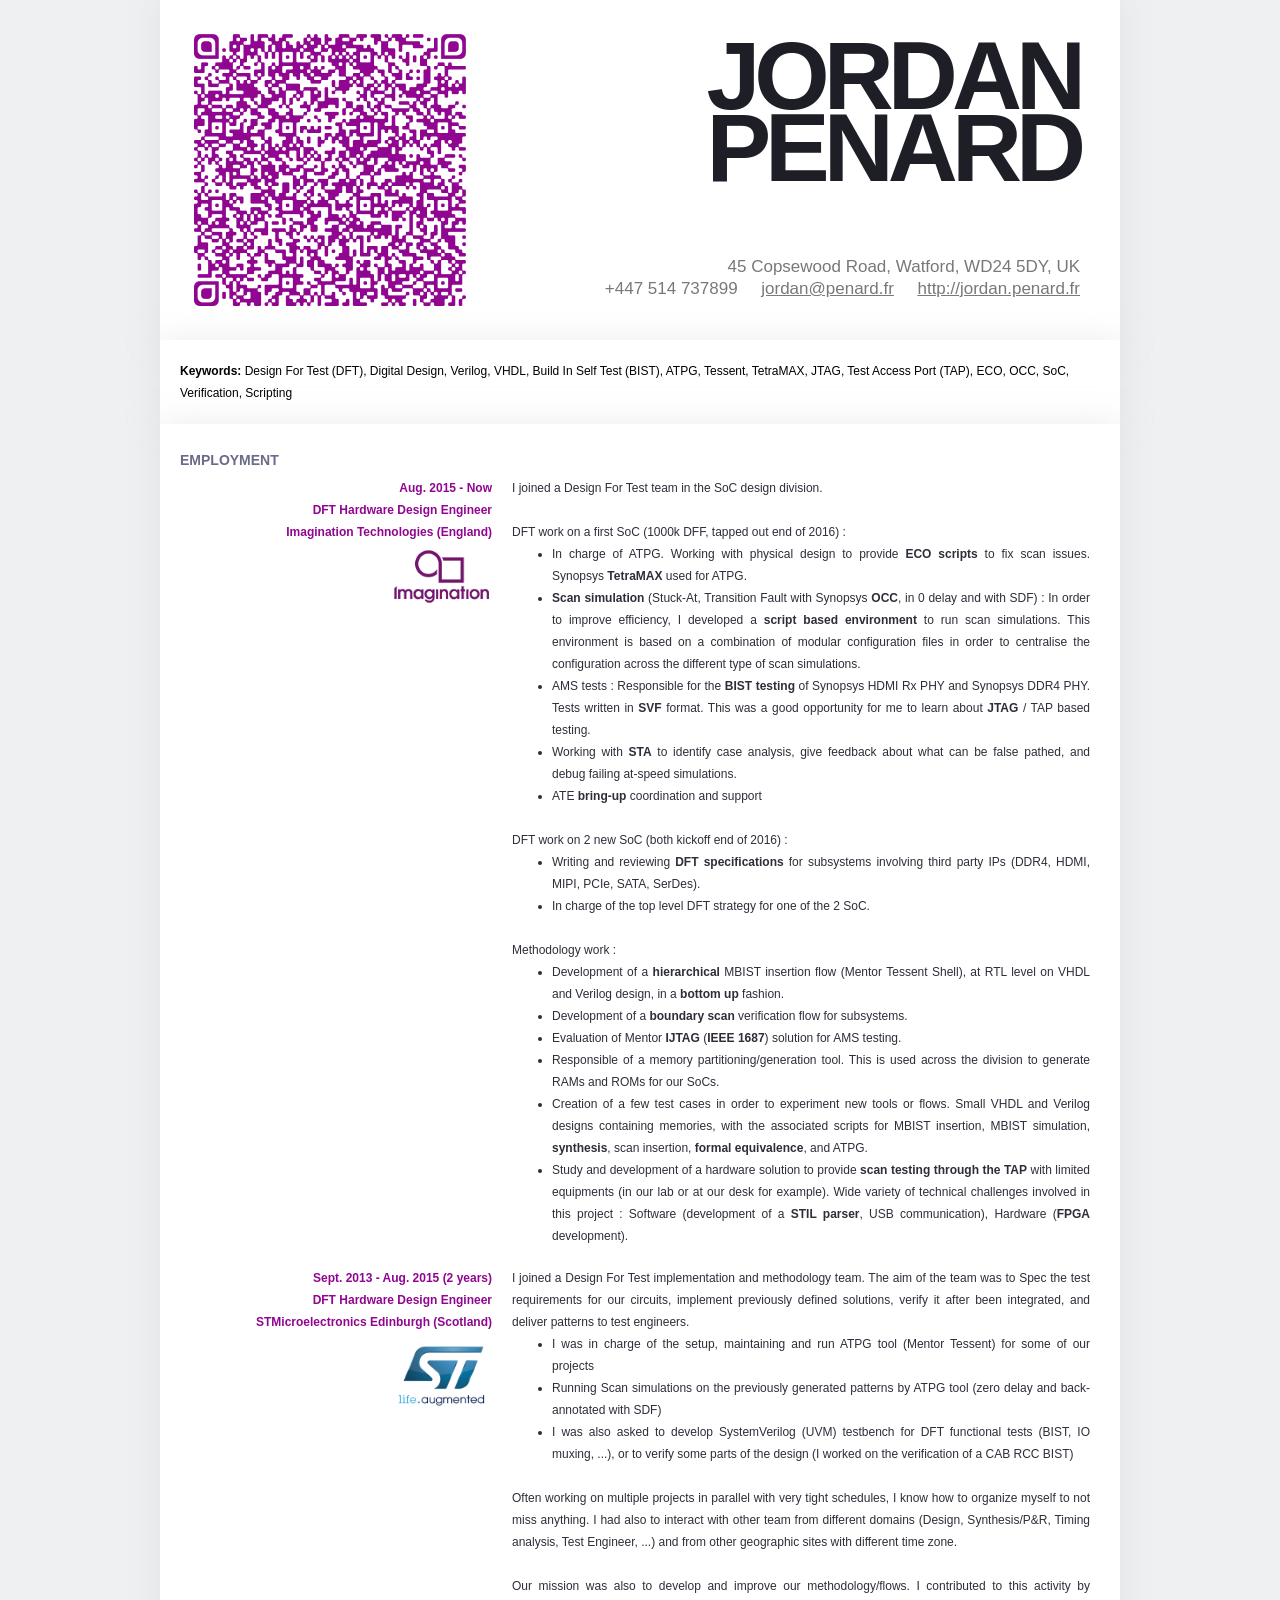
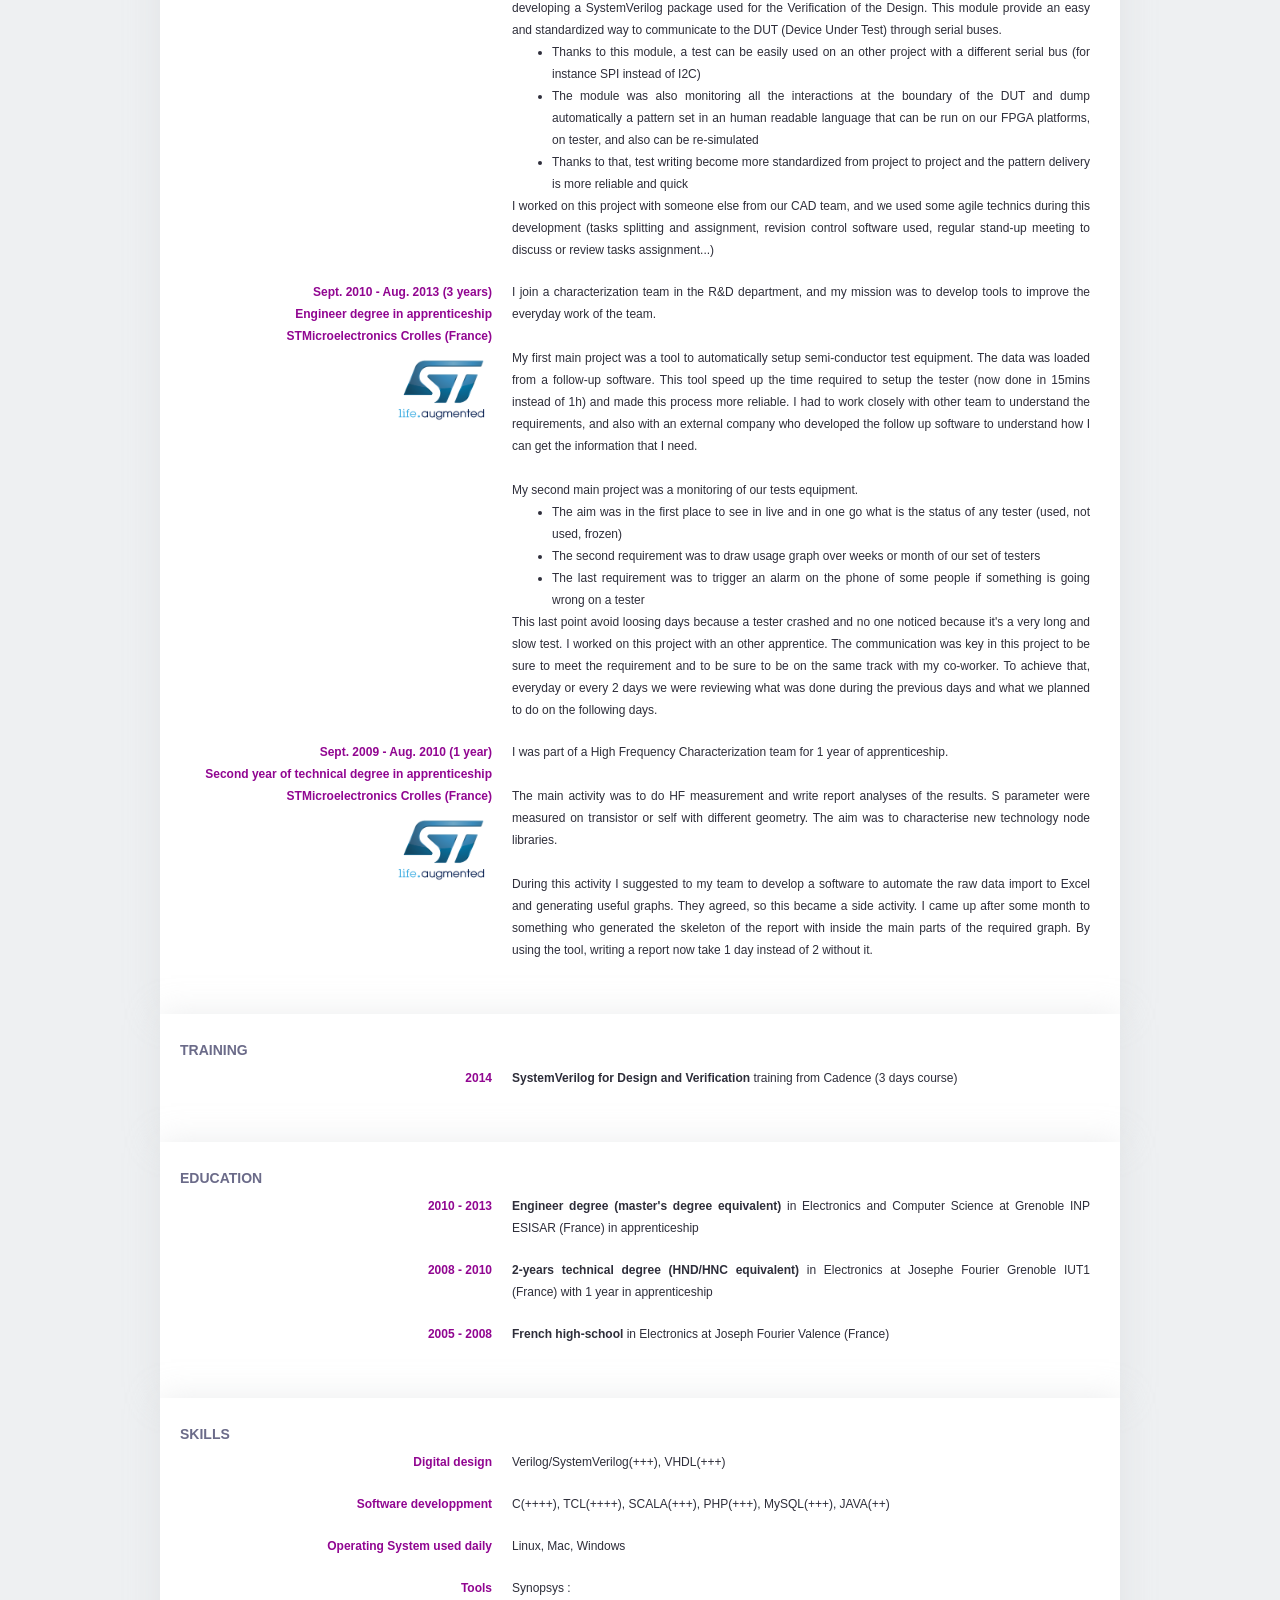
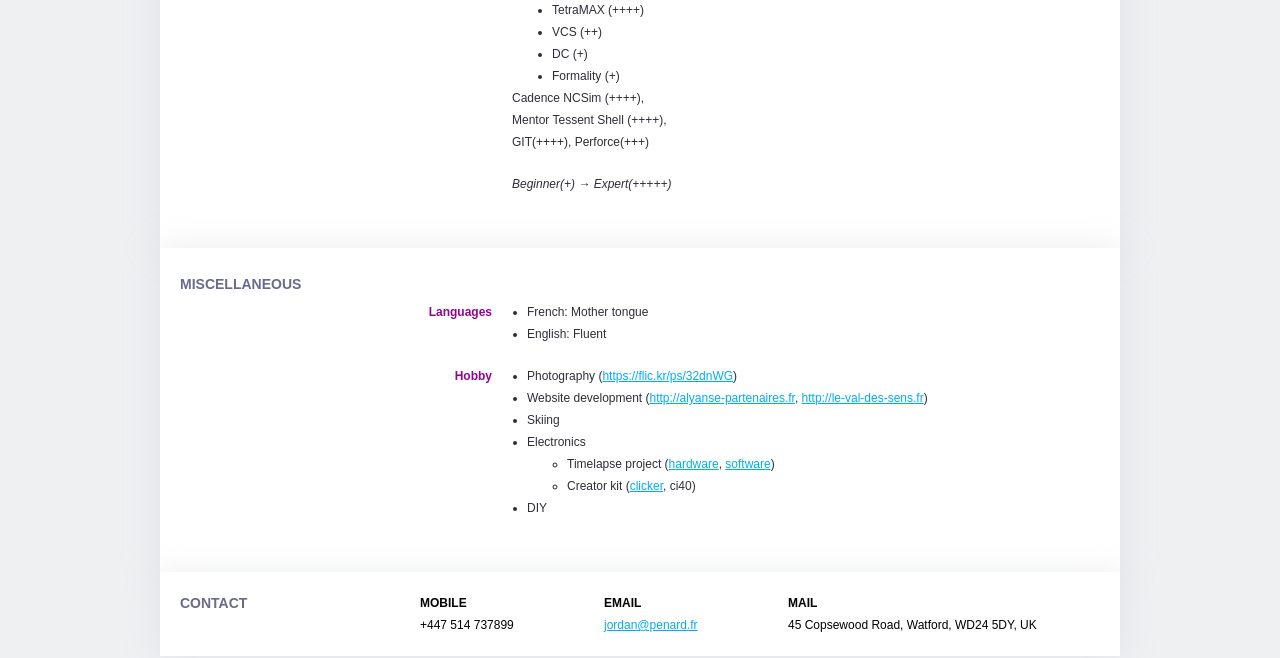
==== index.htm @ 86983d2a "first commit" ====
<html lang="en" xmlns="http://www.w3.org/1999/xhtml"><head><meta http-equiv="Content-Type" content="text/html; charset=UTF-8">
		<title>Jordan Penard - CV</title>
		<link rel="stylesheet" type="text/css" href="./layout.css">
		<link rel="stylesheet" type="text/css" href="./style.css">
	</head>

	<body>
		<div class="theme-row" id="header">
			<div id="qrcode">
				<img src="./qrcode.png">
			</div>
			<div id="header-content">
				<div id="header-name">
					Jordan<br>PENARD				</div>
				
				<div id="header-details">
					45 Copsewood Road, Watford, WD24 5DY, UK<br>
					+447 514 737899 &nbsp; &nbsp; <a href="mailto:jordan@penard.fr">jordan@penard.fr</a> &nbsp; &nbsp; <a href="http://jordan.penard.fr/">http://jordan.penard.fr</a>				</div>
			</div>
		</div>
        
		<div class="theme-row" id="footer">
			<strong>Keywords:</strong> Design For Test (DFT), Digital Design, Verilog, VHDL, Build In Self Test (BIST), ATPG, Tessent, TetraMAX, JTAG, Test Access Port (TAP), ECO, OCC, SoC, Verification, Scripting		</div>

				<div class="theme-row">
			<div class="section-name">EMPLOYMENT</div>
			<div class="section-content">
				                <div class="section-items">
					<div class="item-title"><div>
						Aug. 2015 - Now <br>
DFT Hardware Design Engineer<br>
Imagination Technologies (England)<br>
<img src="./imgtec.gif" style="width: 100px;margin-top: 5px;">					</div></div>
					<div class="item-content"><div>
						I joined a Design For Test team in the SoC design division. <br>
<br>
DFT work on a first SoC (1000k DFF, tapped out end of 2016) :
<ul>
<li>In charge of ATPG. Working with physical design to provide <b>ECO scripts</b> to fix scan issues. Synopsys <b>TetraMAX</b> used for ATPG.</li>
<li><b>Scan simulation</b> (Stuck-At, Transition Fault with Synopsys <b>OCC</b>, in 0 delay and with SDF) : In order to improve efficiency, I developed a <b>script based environment</b> to run scan simulations. This environment is based on a combination of modular configuration files in order to centralise the configuration across the different type of scan simulations.</li>
<li>AMS tests : Responsible for the <b>BIST testing</b> of Synopsys HDMI Rx PHY and Synopsys DDR4 PHY. Tests written in <b>SVF</b> format. This was a good opportunity for me to learn about <b>JTAG</b> / TAP based testing.</li>
<li>Working with <b>STA</b> to identify case analysis, give feedback about what can be false pathed, and debug failing at-speed simulations.</li>
<li>ATE <b>bring-up</b> coordination and support</li>
</ul>
<br>
DFT work on 2 new SoC (both kickoff end of 2016) :
<ul>
<li>Writing and reviewing <b>DFT specifications</b> for subsystems involving third party IPs (DDR4, HDMI, MIPI, PCIe, SATA, SerDes).</li>
<li>In charge of the top level DFT strategy for one of the 2 SoC.</li>
</ul>
<br>
Methodology work :
<ul>
<li>Development of a <b>hierarchical</b> MBIST insertion flow (Mentor Tessent Shell), at RTL level on VHDL and Verilog design, in a <b>bottom up</b> fashion.</li>
<li>Development of a <b>boundary scan</b> verification flow for subsystems.</li>
<li>Evaluation of Mentor <b>IJTAG</b> (<b>IEEE 1687</b>) solution for AMS testing.</li>
<li>Responsible of a memory partitioning/generation tool. This is used across the division to generate RAMs and ROMs for our SoCs.</li>
<li>Creation of a few test cases in order to experiment new tools or flows. Small VHDL and Verilog designs containing memories, with the associated scripts for MBIST insertion, MBIST simulation, <b>synthesis</b>, scan insertion, <b>formal equivalence</b>, and ATPG.</li>
<li>Study and development of a hardware solution to provide <b>scan testing through the TAP</b> with limited equipments (in our lab or at our desk for example). Wide variety of technical challenges involved in this project : Software (development of a <b>STIL parser</b>, USB communication), Hardware (<b>FPGA</b> development).</li>
</ul>					</div></div>
				</div>
				                <div class="section-items">
					<div class="item-title"><div>
						Sept. 2013 - Aug. 2015 (2 years)<br>
DFT Hardware Design Engineer<br>
STMicroelectronics Edinburgh (Scotland)<br>
<img src="./st.png" style="width: 100px;margin-top: 5px;">					</div></div>
					<div class="item-content"><div>
						I joined a Design For Test implementation and methodology team. The aim of the team was to Spec the test requirements for our circuits, implement previously defined solutions, verify it after been integrated, and deliver patterns to test engineers.
<ul>
<li>I was in charge of the setup, maintaining and run ATPG tool (Mentor Tessent) for some of our projects</li>
<li>Running Scan simulations on the previously generated patterns by ATPG tool (zero delay and back-annotated with SDF)</li>
<li>I was also asked to develop SystemVerilog (UVM) testbench for DFT functional tests (BIST, IO muxing, ...), or to verify some parts of the design (I worked on the verification of a CAB RCC BIST)</li>
</ul>
<br>
Often working on multiple projects in parallel with very tight schedules, I know how to organize myself to not miss anything. I had also to interact with other team from different domains (Design, Synthesis/P&amp;R, Timing analysis, Test Engineer, ...) and from other geographic sites with different time zone.<br><br>
Our mission was also to develop and improve our methodology/flows. I contributed to this activity by developing a SystemVerilog package used for the Verification of the Design. This module provide an easy and standardized way to communicate to the DUT (Device Under Test) through serial buses. 
<ul>
<li>Thanks to this module, a test can be easily used on an other project with a different serial bus (for instance SPI instead of I2C)</li>
<li>The module was also monitoring all the interactions at the boundary of the DUT and dump automatically a pattern set in an human readable language that can be run on our FPGA platforms, on tester, and also can be re-simulated</li>
<li>Thanks to that, test writing become more standardized from project to project and the pattern delivery is more reliable and quick</li>
</ul>
I worked on this project with someone else from our CAD team, and we used some agile technics during this development (tasks splitting and assignment, revision control software used, regular stand-up meeting to discuss or review tasks assignment...)					</div></div>
				</div>
				                <div class="section-items">
					<div class="item-title"><div>
						Sept. 2010 - Aug. 2013 (3 years)<br>
Engineer degree in apprenticeship<br>
STMicroelectronics Crolles (France)<br>
<img src="./st.png" style="width: 100px;margin-top: 5px;">					</div></div>
					<div class="item-content"><div>
						I join a characterization team in the R&amp;D department, and my mission was to develop tools to improve the everyday work of the team.<br><br>
My first main project was a tool to automatically setup semi-conductor test equipment. The data was loaded from a follow-up software. This tool speed up the time required to setup the tester (now done in 15mins instead of 1h) and made this process more reliable. I had to work closely with other team to understand the requirements, and also with an external company who developed the follow up software to understand how I can get the information that I need.<br><br>
My second main project was a monitoring of our tests equipment.
<ul>
<li>The aim was in the first place to see in live and in one go what is the status of any tester (used, not used, frozen)</li>
<li>The second requirement was to draw usage graph over weeks or month of our set of testers</li>
<li>The last requirement was to trigger an alarm on the phone of some people if something is going wrong on a tester</li>
</ul>
This last point avoid loosing days because a tester crashed and no one noticed because it's a very long and slow test. I worked on this project with an other apprentice. The communication was key in this project to be sure to meet the requirement and to be sure to be on the same track with my co-worker. To achieve that, everyday or every 2 days we were reviewing what was done during the previous days and what we planned to do on the following days.					</div></div>
				</div>
				                <div class="section-items">
					<div class="item-title"><div>
						Sept. 2009 - Aug. 2010 (1 year)<br>
Second year of technical degree
in apprenticeship<br>
STMicroelectronics Crolles (France)<br>
<img src="./st.png" style="width: 100px;margin-top: 5px;">					</div></div>
					<div class="item-content"><div>
						I was part of a High Frequency Characterization team for 1 year of apprenticeship.<br><br>
The main activity was to do HF measurement and write report analyses of the results. S parameter were measured on transistor or self with different geometry. The aim was to characterise new technology node libraries.<br><br>
During this activity I suggested to my team to develop a software to automate the raw data import to Excel and generating useful graphs. They agreed, so this became a side activity. I came up after some month to something who generated the skeleton of the report with inside the main parts of the required graph. By using the tool, writing a report now take 1 day instead of 2 without it.					</div></div>
				</div>
							</div>
			
		</div>
        		<div class="theme-row">
			<div class="section-name">TRAINING</div>
			<div class="section-content">
				                <div class="section-items">
					<div class="item-title"><div>
						2014					</div></div>
					<div class="item-content"><div>
						<b>SystemVerilog for Design and Verification</b> training from Cadence (3 days course)					</div></div>
				</div>
							</div>
			
		</div>
        		<div class="theme-row">
			<div class="section-name">EDUCATION</div>
			<div class="section-content">
				                <div class="section-items">
					<div class="item-title"><div>
						2010 - 2013					</div></div>
					<div class="item-content"><div>
						<b>Engineer degree (master's degree equivalent)</b> in Electronics and Computer Science at Grenoble INP ESISAR (France) in apprenticeship					</div></div>
				</div>
				                <div class="section-items">
					<div class="item-title"><div>
						2008 - 2010					</div></div>
					<div class="item-content"><div>
						<b>2-years technical degree (HND/HNC equivalent)</b> in Electronics at Josephe Fourier Grenoble IUT1 (France) with 1 year in apprenticeship					</div></div>
				</div>
				                <div class="section-items">
					<div class="item-title"><div>
						2005 - 2008					</div></div>
					<div class="item-content"><div>
						<b>French high-school</b> in Electronics at Joseph Fourier Valence (France)					</div></div>
				</div>
							</div>
			
		</div>
        		<div class="theme-row">
			<div class="section-name">SKILLS</div>
			<div class="section-content">
				                <div class="section-items">
					<div class="item-title"><div>
						Digital design					</div></div>
					<div class="item-content"><div>
						Verilog/SystemVerilog(+++), VHDL(+++)					</div></div>
				</div>
				                <div class="section-items">
					<div class="item-title"><div>
						Software developpment					</div></div>
					<div class="item-content"><div>
						C(++++), TCL(++++), SCALA(+++), PHP(+++), MySQL(+++), JAVA(++)					</div></div>
				</div>
				                <div class="section-items">
					<div class="item-title"><div>
						Operating System used daily					</div></div>
					<div class="item-content"><div>
						Linux, Mac, Windows					</div></div>
				</div>
				                <div class="section-items">
					<div class="item-title"><div>
						Tools					</div></div>
					<div class="item-content"><div>
						Synopsys :
  <ul>
    <li>TetraMAX (++++)</li>
    <li>VCS (++)</li>
    <li>DC (+)</li>
    <li>Formality (+)</li>
    </ul>
Cadence NCSim (++++), <br>
Mentor Tessent Shell (++++), <br>
GIT(++++), Perforce(+++)					</div></div>
				</div>
				                <div class="section-items">
					<div class="item-title"><div>
						&nbsp;					</div></div>
					<div class="item-content"><div>
						<i>Beginner(+) → Expert(+++++)</i>					</div></div>
				</div>
							</div>
			
		</div>
        		<div class="theme-row">
			<div class="section-name">MISCELLANEOUS</div>
			<div class="section-content">
				                <div class="section-items">
					<div class="item-title"><div>
						Languages					</div></div>
					<div class="item-content"><div>
						<ul style="padding-left: 15px;">
<li>French: Mother tongue</li>
<li>English: Fluent</li>
</ul>					</div></div>
				</div>
				                <div class="section-items">
					<div class="item-title"><div>
						Hobby					</div></div>
					<div class="item-content"><div>
						<ul style="padding-left: 15px;">
  <li>Photography (<a href="https://flic.kr/ps/32dnWG" target="_blank">https://flic.kr/ps/32dnWG</a>)</li>
  <li>Website development (<a href="http://alyanse-partenaires.fr/" target="_blank">http://alyanse-partenaires.fr</a>, <a href="http://le-val-des-sens.fr/" target="_blank">http://le-val-des-sens.fr</a>)</li>
  <li>Skiing</li>
  <li>Electronics</li>
  <ul>
    <li>Timelapse project (<a href="https://bitbucket.org/xantra/pantilthead" target="_blank">hardware</a>, <a href="https://bitbucket.org/xantra/timelapseremote" target="_blank">software</a>)</li>
    <li>Creator kit (<a href="https://github.com/jordanpenard/clicker_firmware" target="_blank">clicker</a>, ci40)</li>
  </ul>
  <li>DIY</li>
</ul>					</div></div>
				</div>
							</div>
			
		</div>
        
		<div class="theme-row" id="contact">
			<div class="section-name">Contact</div>
			<div id="contact-tel" class="contact-details"><div>
				<strong>MOBILE</strong><br>
				+447 514 737899			</div></div>
			<div id="contact-email" class="contact-details"><div>
				<strong>EMAIL</strong><br>
				<a href="mailto:jordan@penard.fr">jordan@penard.fr</a>			</div></div>
			<div id="contact-mail" class="contact-details"><div>
				<strong>MAIL</strong><br>
				45 Copsewood Road, Watford, WD24 5DY, UK			</div></div>
		</div>
		
	
</body></html>
---- layout.css ----
body {
	margin: 0;
	padding: 0;
	background: #eef0f2;
	background: rgba(238,240,242,1);
}

.theme-row {
	width: 920px;
	margin: 0 auto;
	padding: 0px 20px 33px 20px;
	
	background: #ffffff;
	background: rgba(255,255,255,1.00);

	box-shadow: 0px 0px 32px 0px rgba(199,200,202,0.35);
	-moz-box-shadow: 0px 0px 32px 0px rgba(199,200,202,0.35);
	-webkit-box-shadow: 0px 0px 32px 0px rgba(199,200,202,0.35);
}

/* This is used to take into account the high of the inside divs (remove the effect of the float about the hight) */
.theme-row:after, .section-items:after, #header:after, #contact:after {
	content: ".";
	display: block;
	height: 0;
	clear: both;
	font-size:1px;
	visibility: hidden;
}

.section-name {
	margin: 25px 0px 6px 0px;
}

.section-name, .section-content {
	float: left;
	width: 100%;
}

.section-items {
	width: 100%;
	margin-bottom: 20px;
}

.item-title, .item-content {
	float: left;
}

.item-title div, .item-content div {
	padding: 0 10px;
}

.item-title {
	width: 35%;
	text-align: right;
}

.item-content {
	width: 65%;
	text-align: justify;
}

#header {
	height: 300px;
}

#header, #footer, #contact {
	padding: 20px;
}

#header-content, #qrcode {
	float: left;
}

#header-content {
	width: 580px;
	height: 260px;
	margin: 20px;
	
	text-align: right;
	position: relative;
}

#header-details {
	position: absolute;
	bottom: 0px;
	right: 0px;
}

.contact-details {
	float: left;
}

.contact-details div {
	margin: 0px 10px;
}

#contact .section-name {
	width: 25%;
	margin-top: 0px;
}

#contact-tel {
	width: 20%;
}

#contact-email {
	width: 20%;
}

#contact-mail {
	width: 35%;
}
---- style.css ----
body {
	font-family: "Helvetica Neue",Tahoma,Helvetica,Arial,sans-serif;
	font-size: 12px;
	line-height: 22px;
}

.section-name, .item-title {
	font-weight: bold;
}

.section-name {
	font-size: 14px;
	color: #6b6b89;
	text-transform: uppercase;
}

.item-title {
	color: rgb(145, 6, 145);
}

.item-content {
	color: #2e2e3a;
}

#header-name {
	font-size: 97px;
	color: #1e1e27;
	font-weight: bold;
	letter-spacing: -6px;
	text-transform: uppercase;
	line-height: 72px;
}

#header-details {
	font-size: 17px;
	color: #777879;
	font-weight: 200;
}

#header-details a {
	color: #777879 !important;
}

.contact-details a, .item-content a {
	color: #00adf1 !important;
}

ul {
	margin: 0px;
}
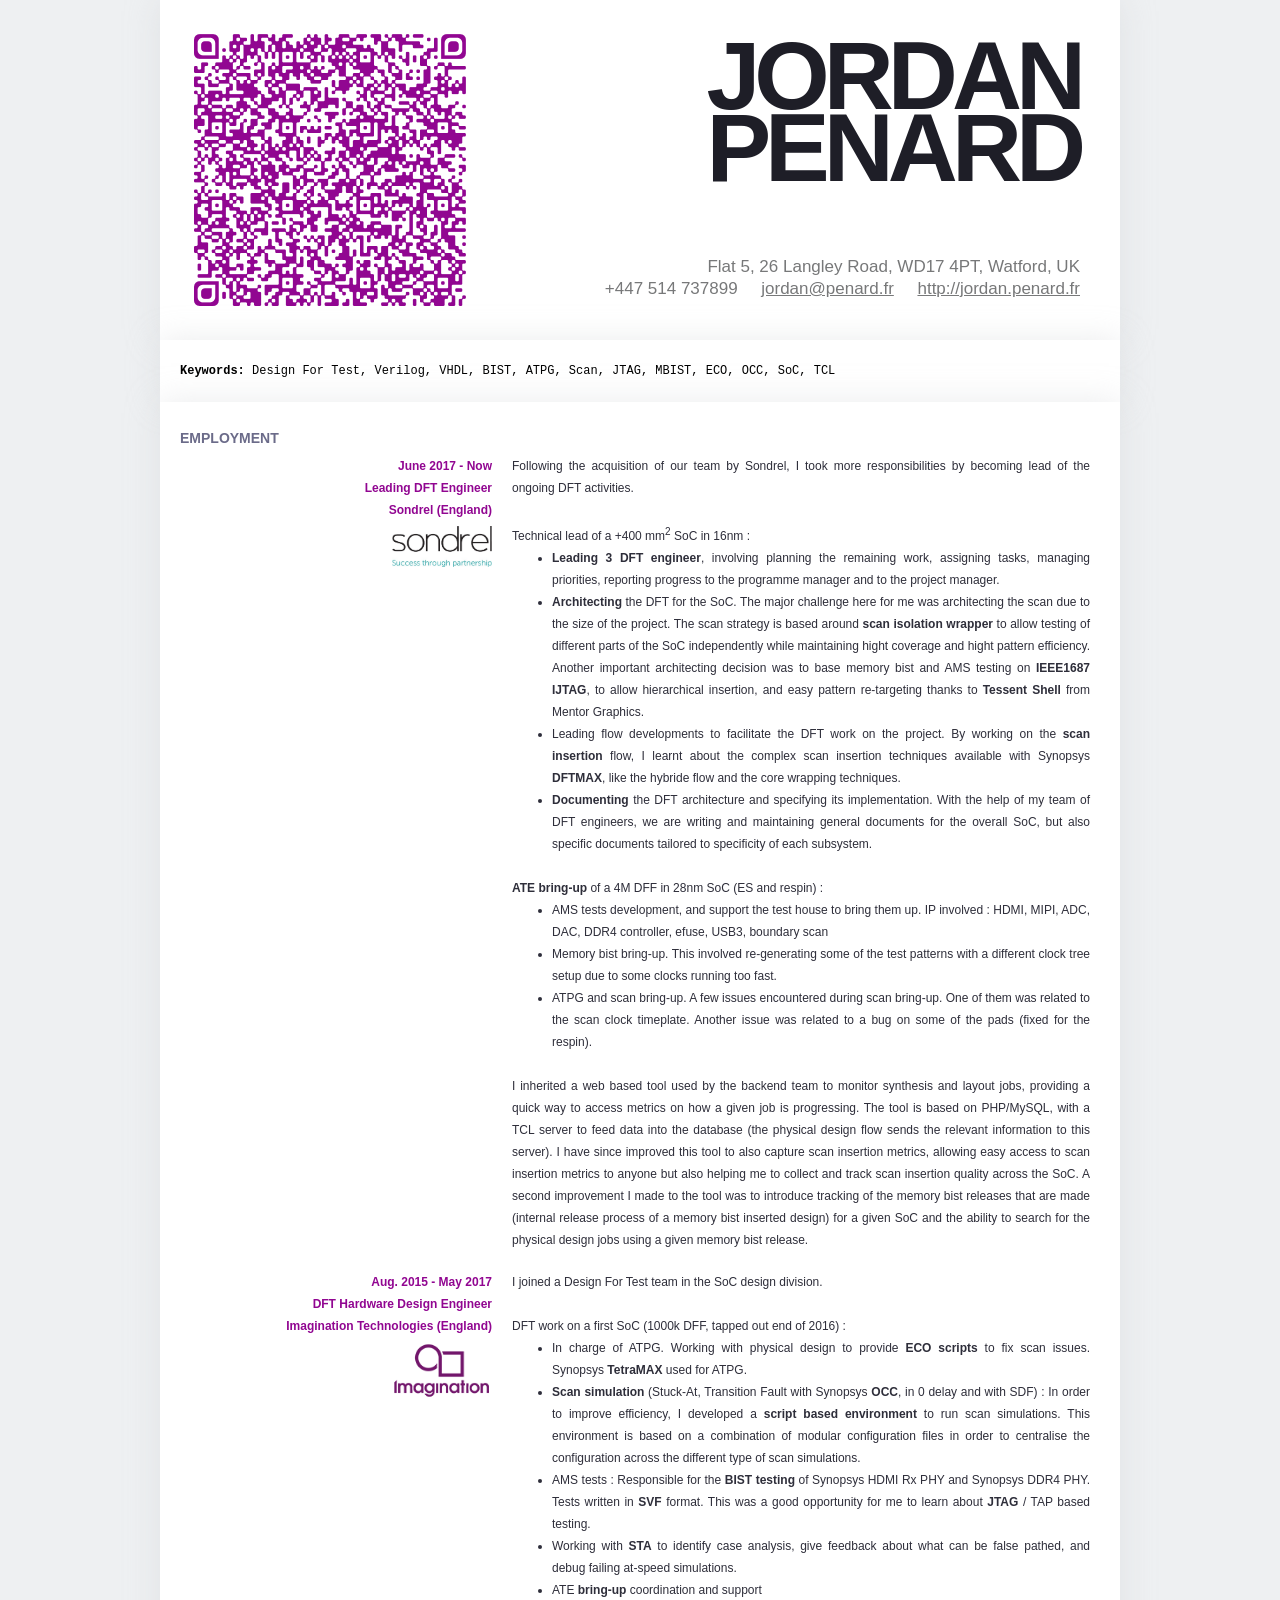
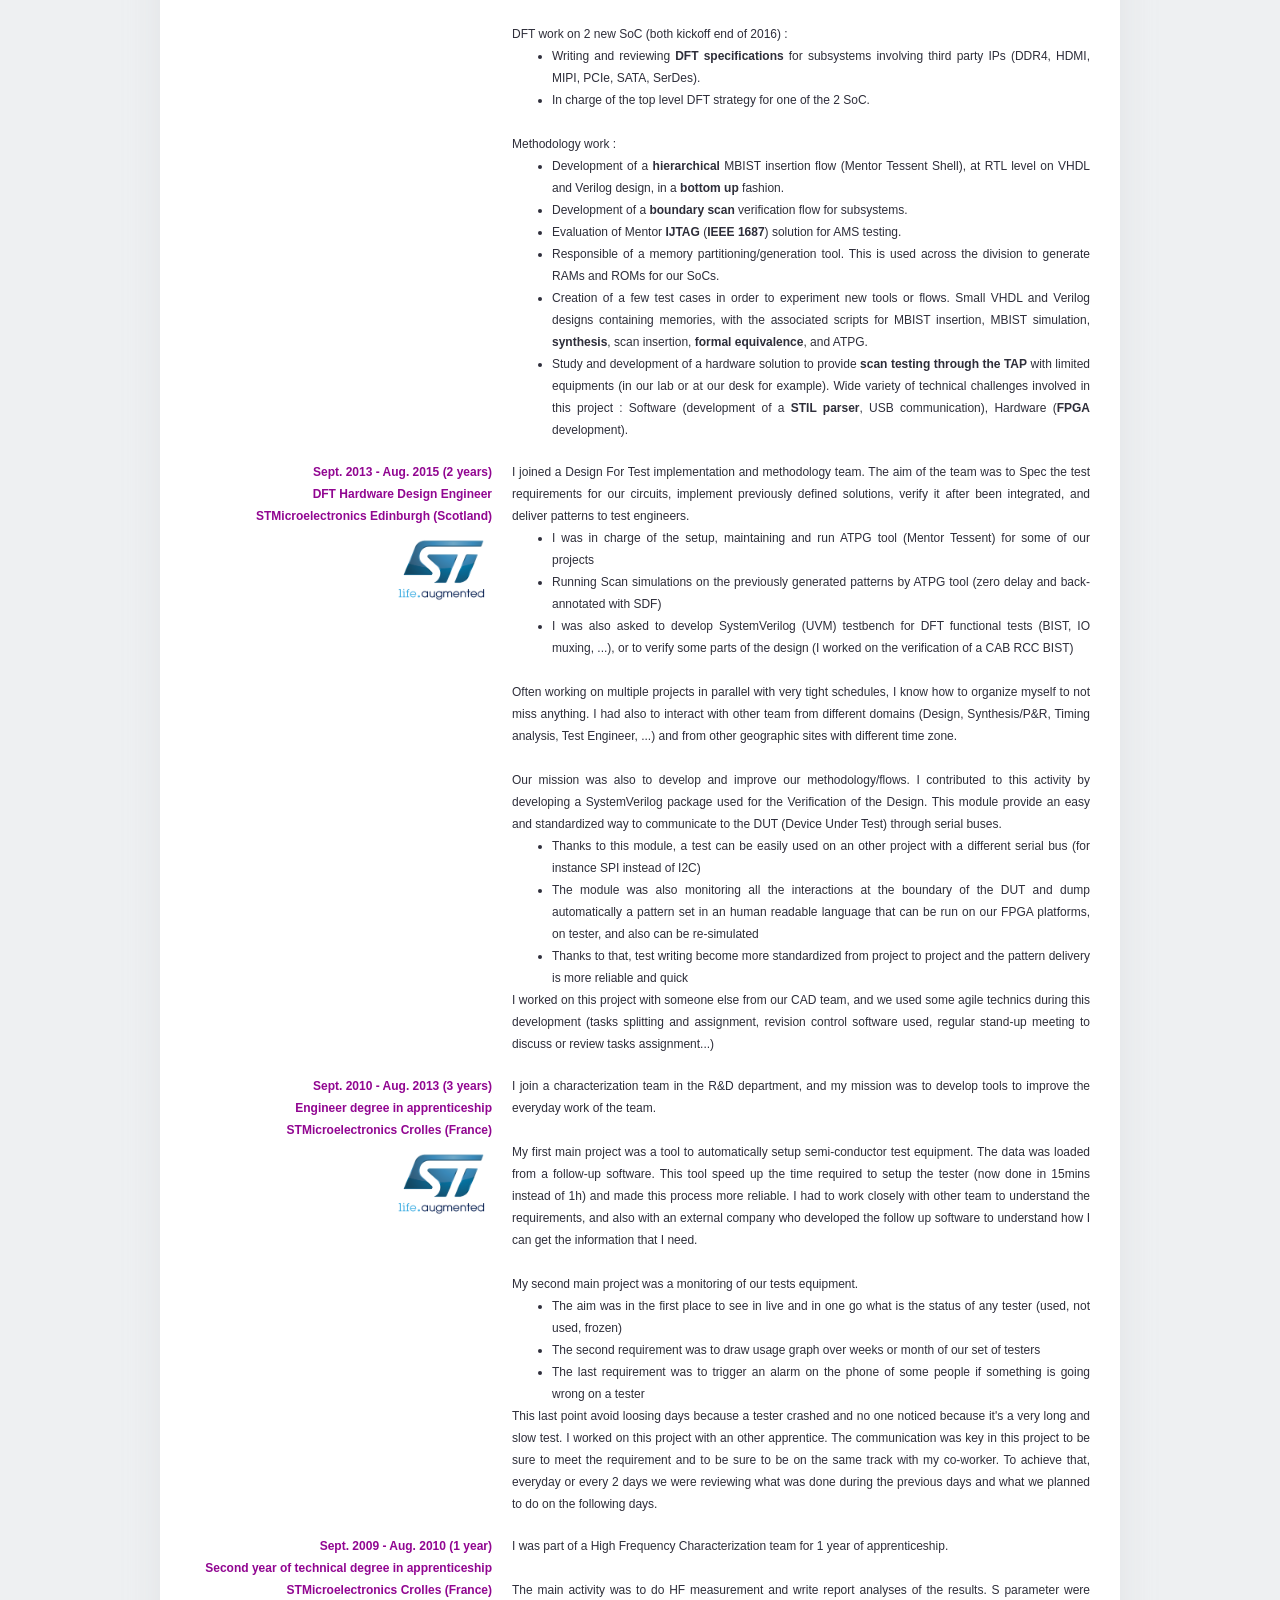
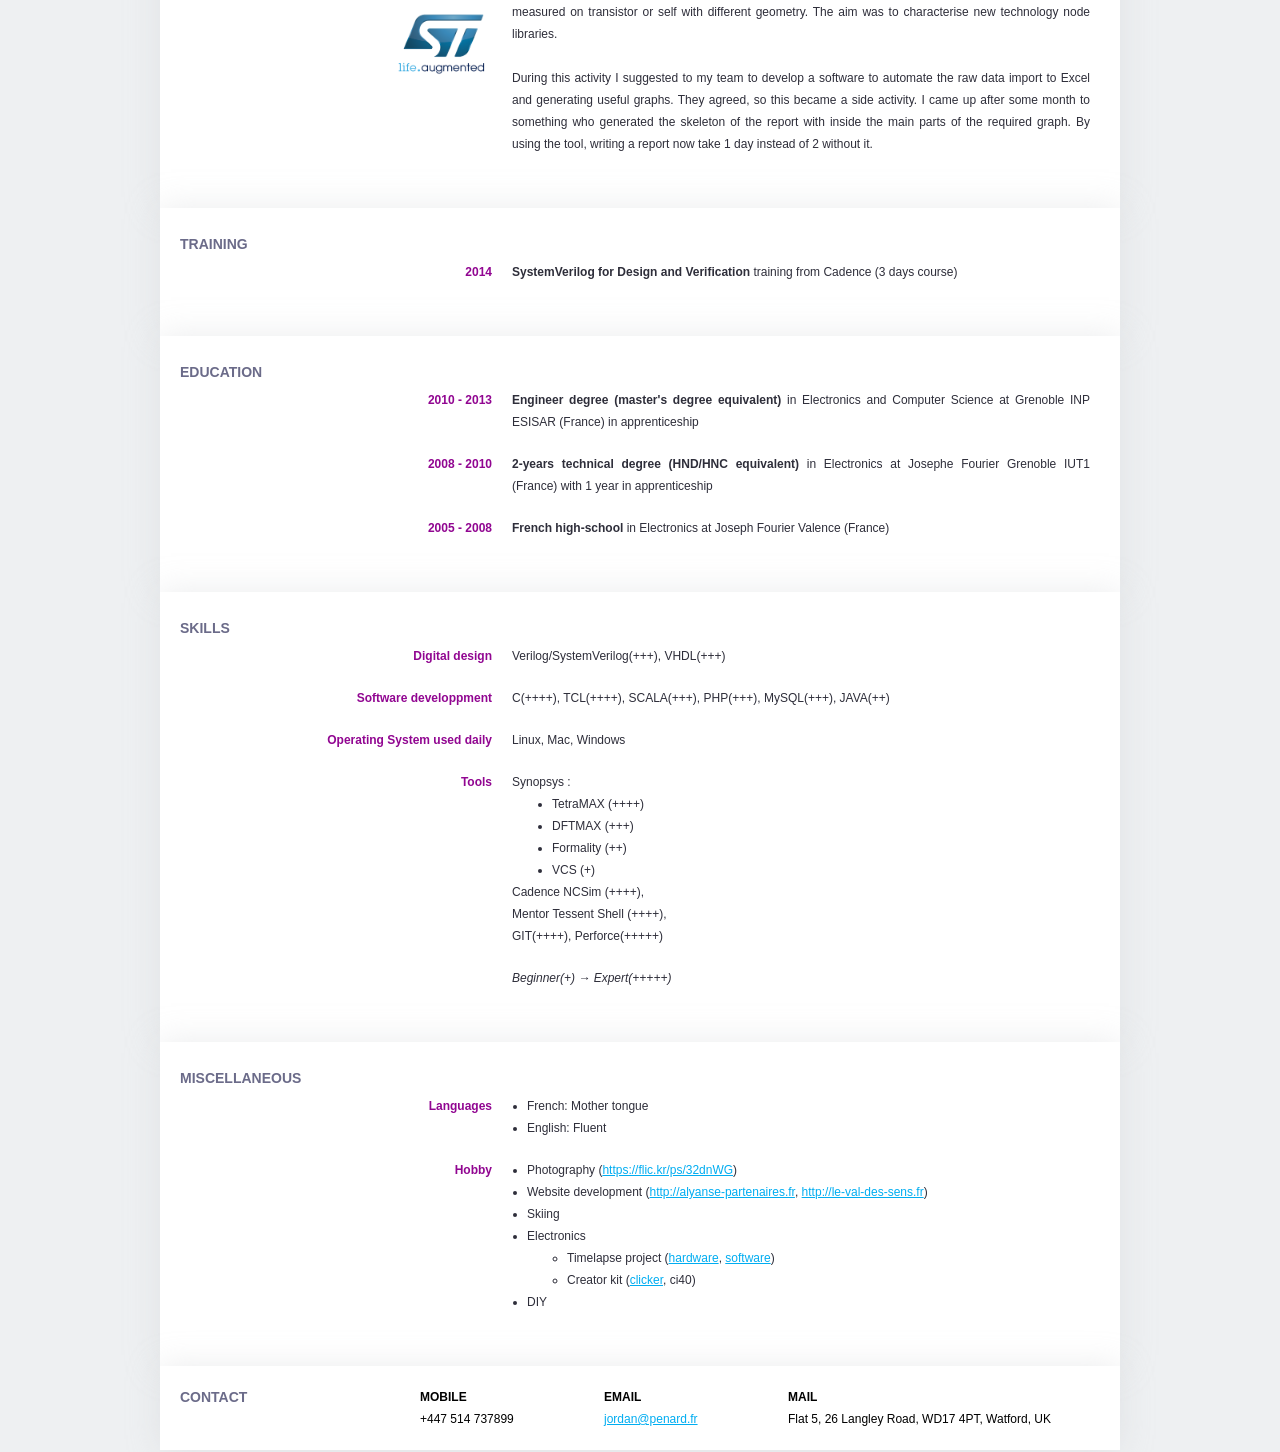
==== commit 20b007c8: "Adding Sondrel experience. Updating address. Updating keyword list. Updating skills ranking." ====
--- a/index.htm
+++ b/index.htm
@@ -15,20 +15,52 @@
 					Jordan<br>PENARD				</div>
 				
 				<div id="header-details">
-					45 Copsewood Road, Watford, WD24 5DY, UK<br>
+					Flat 5, 26 Langley Road, WD17 4PT, Watford, UK<br>
 					+447 514 737899 &nbsp; &nbsp; <a href="mailto:jordan@penard.fr">jordan@penard.fr</a> &nbsp; &nbsp; <a href="http://jordan.penard.fr/">http://jordan.penard.fr</a>				</div>
 			</div>
 		</div>
         
-		<div class="theme-row" id="footer">
-			<strong>Keywords:</strong> Design For Test (DFT), Digital Design, Verilog, VHDL, Build In Self Test (BIST), ATPG, Tessent, TetraMAX, JTAG, Test Access Port (TAP), ECO, OCC, SoC, Verification, Scripting		</div>
+		<div class="theme-row" id="footer" style="font-family: monospace;">
+			<strong>Keywords:</strong> Design For Test, Verilog, VHDL, BIST, ATPG, Scan, JTAG, MBIST, ECO, OCC, SoC, TCL		</div>
 
 				<div class="theme-row">
 			<div class="section-name">EMPLOYMENT</div>
 			<div class="section-content">
-				                <div class="section-items">
-					<div class="item-title"><div>
-						Aug. 2015 - Now <br>
+
+                          <div class="section-items">
+                            <div class="item-title">
+                              <div>
+				June 2017 - Now <br>
+                                Leading DFT Engineer<br>
+                                Sondrel (England)<br>
+                                <img src="./sondrel.jpg" style="width: 100px;margin-top: 5px;">
+                              </div>
+                            </div>
+			    <div class="item-content"><div>
+                                Following the acquisition of our team by Sondrel, I took more responsibilities by becoming lead of the ongoing DFT activities.<br>
+                                <br>
+                                Technical lead of a +400 mm<sup>2</sup> SoC in 16nm :<br>
+                                <ul>
+                                  <li><b>Leading 3 DFT engineer</b>, involving planning the remaining work, assigning tasks, managing priorities, reporting progress to the programme manager and to the project manager.</li>
+                                  <li><b>Architecting</b> the DFT for the SoC. The major challenge here for me was architecting the scan due to the size of the project. The scan strategy is based around <b>scan isolation wrapper</b> to allow testing of different parts of the SoC independently while maintaining hight coverage and hight pattern efficiency. Another important architecting decision was to base memory bist and AMS testing on <b>IEEE1687 IJTAG</b>, to allow hierarchical insertion, and easy pattern re-targeting thanks to <b>Tessent Shell</b> from Mentor Graphics. </li>
+                                  <li>Leading flow developments to facilitate the DFT work on the project. By working on the <b>scan insertion</b> flow, I learnt about the complex scan insertion techniques available with Synopsys <b>DFTMAX</b>, like the hybride flow and the core wrapping techniques. </li>
+                                  <li><b>Documenting</b> the DFT architecture and specifying its implementation. With the help of my team of DFT engineers, we are writing and maintaining general documents for the overall SoC, but also specific documents tailored to specificity of each subsystem.</li>
+                                </ul><br>
+                                <b>ATE bring-up</b> of a 4M DFF in 28nm SoC (ES and respin) :<br>
+                                <ul>
+                                  <li>AMS tests development, and support the test house to bring them up. IP involved : HDMI, MIPI, ADC, DAC, DDR4 controller, efuse, USB3, boundary scan</li>
+                                  <li>Memory bist bring-up. This involved re-generating some of the test patterns with a different clock tree setup due to some clocks running too fast.</li>
+                                  <li>ATPG and scan bring-up. A few issues encountered during scan bring-up. One of them was related to the scan clock timeplate. Another issue was related to a bug on some of the pads (fixed for the respin). </li>
+                                </ul><br>
+                                I inherited a web based tool used by the backend team to monitor synthesis and layout jobs, providing a quick way to access metrics on how a given job is progressing. The tool is based on PHP/MySQL, with a TCL server to feed data into the database (the physical design flow sends the relevant information to this server). I have since improved this tool to also capture scan insertion metrics, allowing easy access to scan insertion metrics to anyone but also helping me to collect and track scan insertion quality across the SoC. A second improvement I made to the tool was to introduce tracking of the memory bist releases that are made (internal release process of a memory bist inserted design) for a given SoC and the ability to search for the physical design jobs using a given memory bist release.
+	                    </div></div>
+                          </div>
+
+
+                          
+				                <div class="section-items">
+					<div class="item-title"><div>
+						Aug. 2015 - May 2017<br>
 DFT Hardware Design Engineer<br>
 Imagination Technologies (England)<br>
 <img src="./imgtec.gif" style="width: 100px;margin-top: 5px;">					</div></div>
@@ -179,13 +211,13 @@
 						Synopsys :
   <ul>
     <li>TetraMAX (++++)</li>
-    <li>VCS (++)</li>
-    <li>DC (+)</li>
-    <li>Formality (+)</li>
+    <li>DFTMAX (+++)</li>
+    <li>Formality (++)</li>
+    <li>VCS (+)</li>
     </ul>
 Cadence NCSim (++++), <br>
 Mentor Tessent Shell (++++), <br>
-GIT(++++), Perforce(+++)					</div></div>
+GIT(++++), Perforce(+++++)					</div></div>
 				</div>
 				                <div class="section-items">
 					<div class="item-title"><div>
@@ -238,7 +270,7 @@
 				<a href="mailto:jordan@penard.fr">jordan@penard.fr</a>			</div></div>
 			<div id="contact-mail" class="contact-details"><div>
 				<strong>MAIL</strong><br>
-				45 Copsewood Road, Watford, WD24 5DY, UK			</div></div>
+				Flat 5, 26 Langley Road, WD17 4PT, Watford, UK			</div></div>
 		</div>
 		
 	
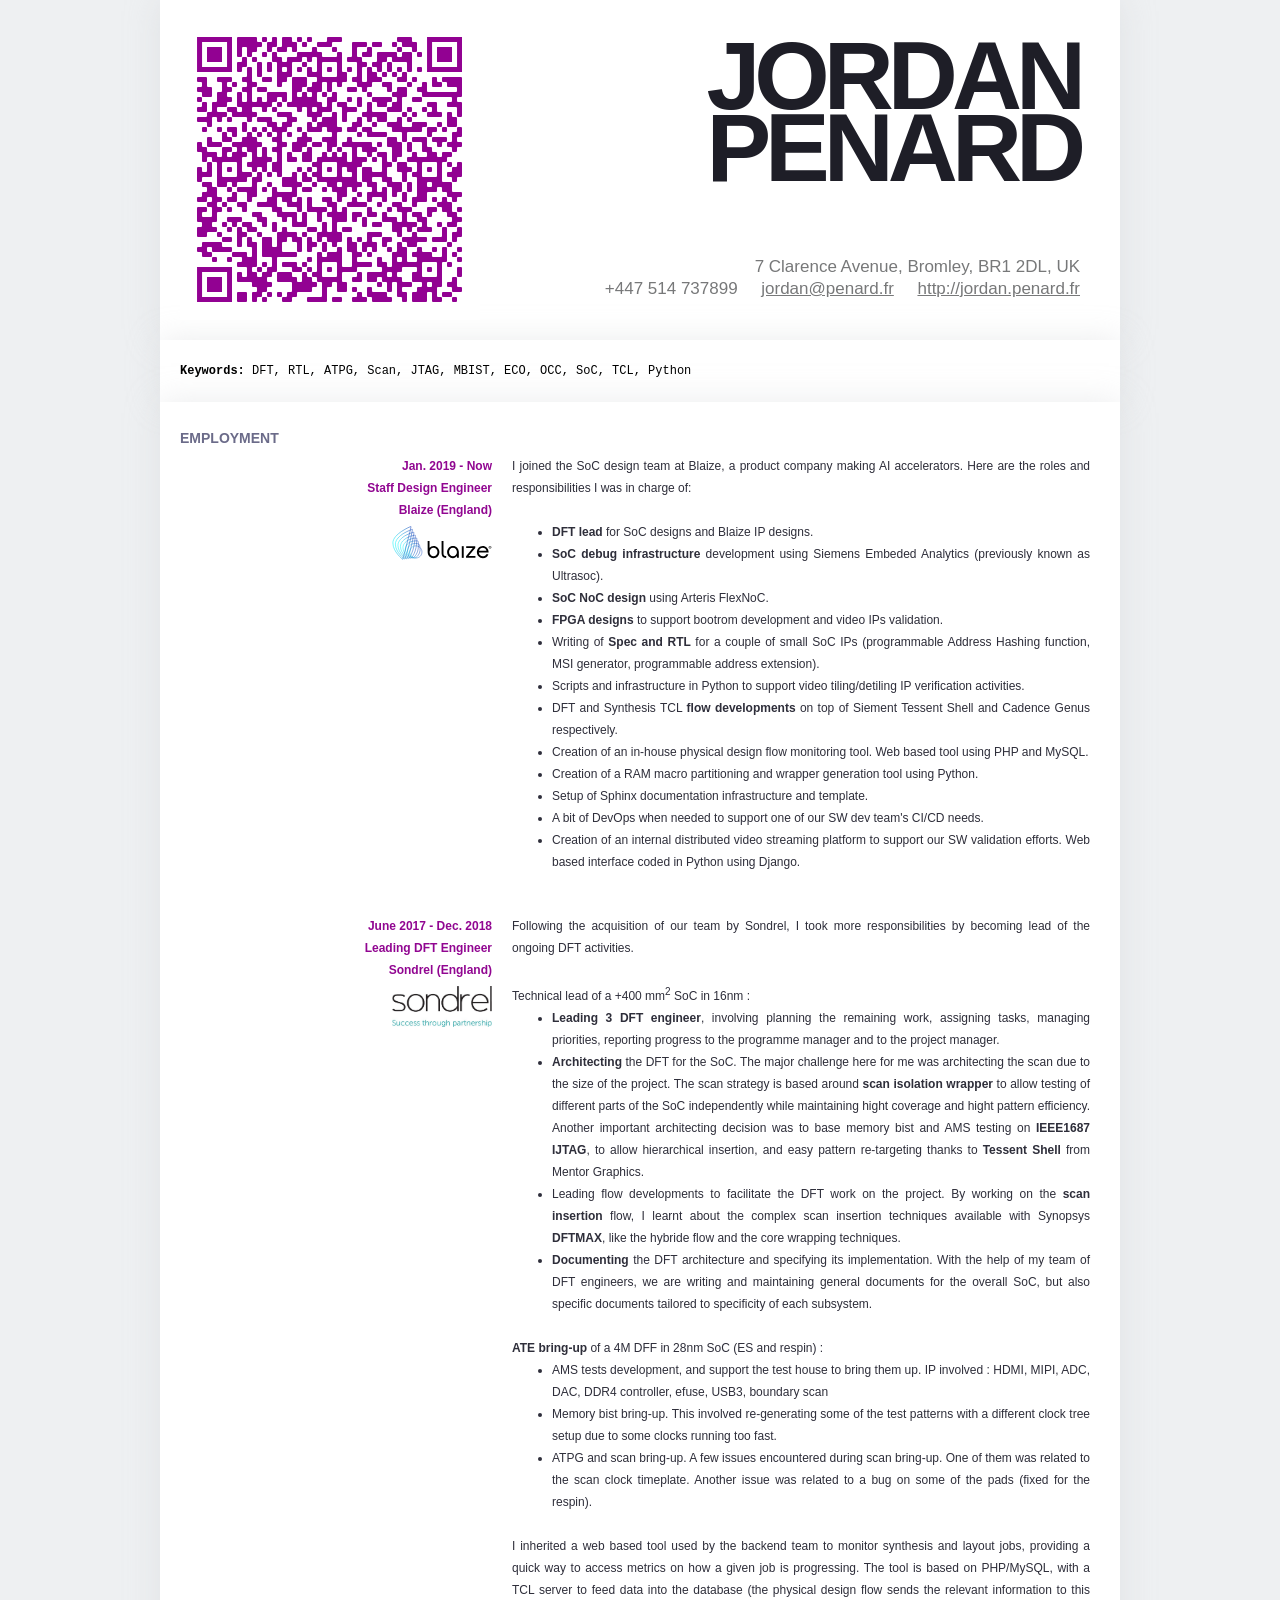
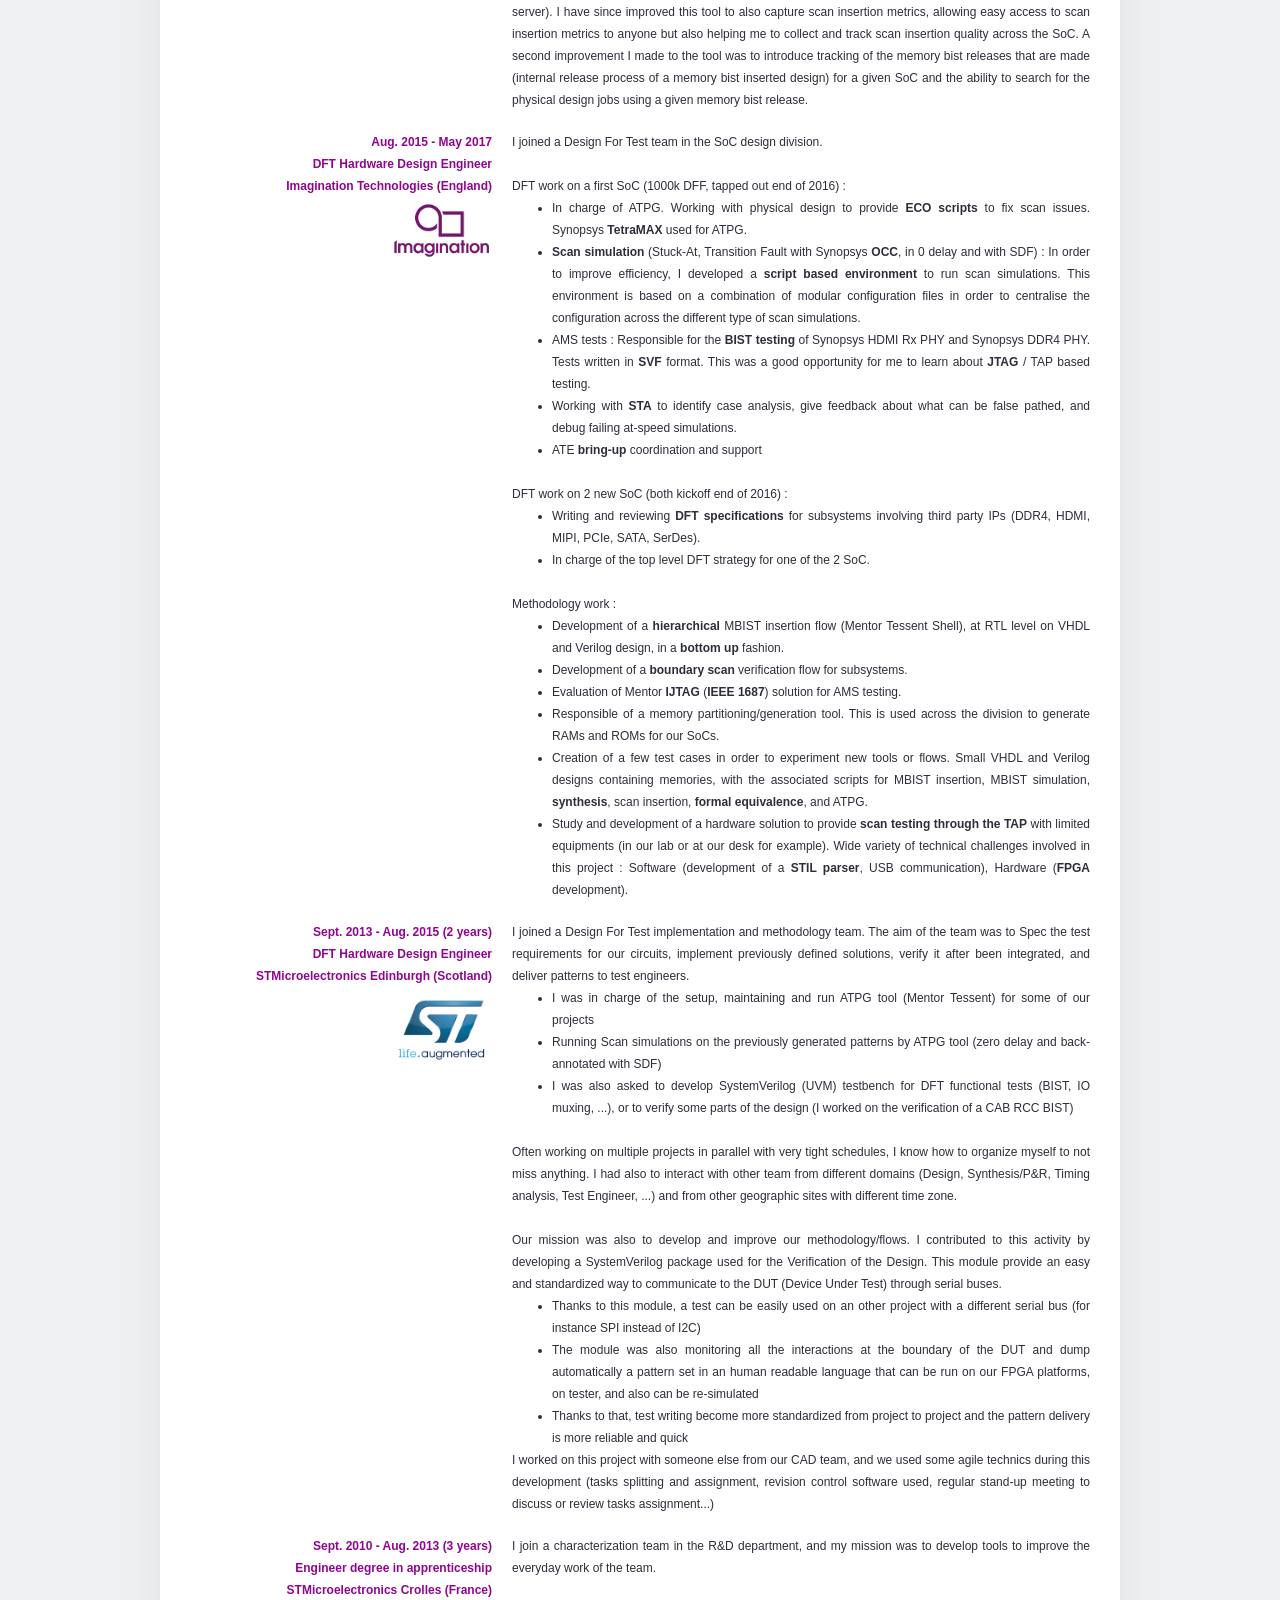
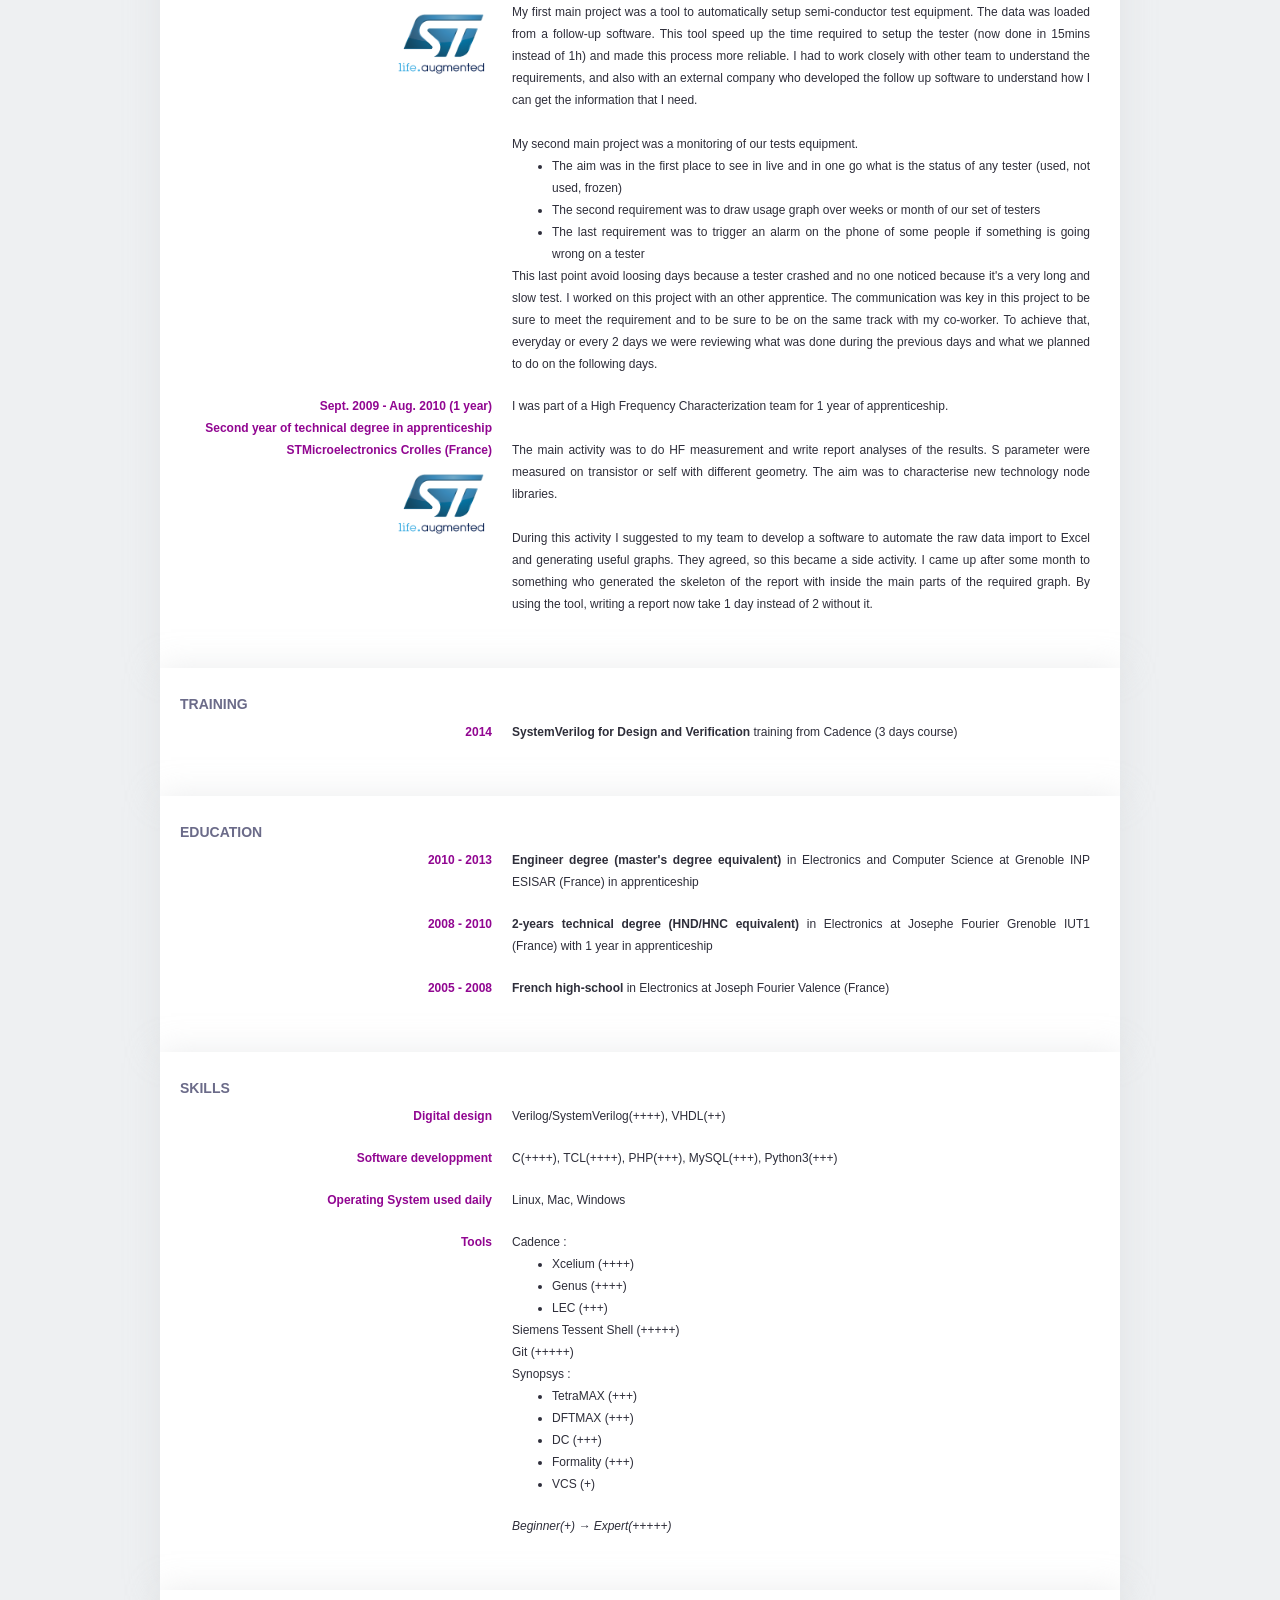
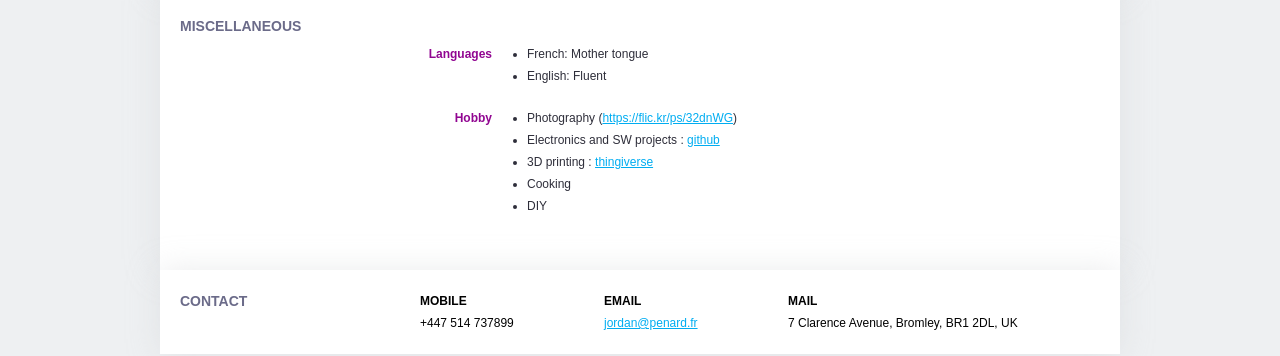
==== commit f7eb9b60: "Latest updates as of October 2025" ====
--- a/index.htm
+++ b/index.htm
@@ -1,277 +1,490 @@
-
-<html lang="en" xmlns="http://www.w3.org/1999/xhtml"><head><meta http-equiv="Content-Type" content="text/html; charset=UTF-8">
-		<title>Jordan Penard - CV</title>
-		<link rel="stylesheet" type="text/css" href="./layout.css">
-		<link rel="stylesheet" type="text/css" href="./style.css">
-	</head>
-
-	<body>
-		<div class="theme-row" id="header">
-			<div id="qrcode">
-				<img src="./qrcode.png">
-			</div>
-			<div id="header-content">
-				<div id="header-name">
-					Jordan<br>PENARD				</div>
-				
-				<div id="header-details">
-					Flat 5, 26 Langley Road, WD17 4PT, Watford, UK<br>
-					+447 514 737899 &nbsp; &nbsp; <a href="mailto:jordan@penard.fr">jordan@penard.fr</a> &nbsp; &nbsp; <a href="http://jordan.penard.fr/">http://jordan.penard.fr</a>				</div>
-			</div>
-		</div>
-        
-		<div class="theme-row" id="footer" style="font-family: monospace;">
-			<strong>Keywords:</strong> Design For Test, Verilog, VHDL, BIST, ATPG, Scan, JTAG, MBIST, ECO, OCC, SoC, TCL		</div>
-
-				<div class="theme-row">
-			<div class="section-name">EMPLOYMENT</div>
-			<div class="section-content">
-
-                          <div class="section-items">
-                            <div class="item-title">
-                              <div>
-				June 2017 - Now <br>
-                                Leading DFT Engineer<br>
-                                Sondrel (England)<br>
-                                <img src="./sondrel.jpg" style="width: 100px;margin-top: 5px;">
-                              </div>
-                            </div>
-			    <div class="item-content"><div>
-                                Following the acquisition of our team by Sondrel, I took more responsibilities by becoming lead of the ongoing DFT activities.<br>
-                                <br>
-                                Technical lead of a +400 mm<sup>2</sup> SoC in 16nm :<br>
-                                <ul>
-                                  <li><b>Leading 3 DFT engineer</b>, involving planning the remaining work, assigning tasks, managing priorities, reporting progress to the programme manager and to the project manager.</li>
-                                  <li><b>Architecting</b> the DFT for the SoC. The major challenge here for me was architecting the scan due to the size of the project. The scan strategy is based around <b>scan isolation wrapper</b> to allow testing of different parts of the SoC independently while maintaining hight coverage and hight pattern efficiency. Another important architecting decision was to base memory bist and AMS testing on <b>IEEE1687 IJTAG</b>, to allow hierarchical insertion, and easy pattern re-targeting thanks to <b>Tessent Shell</b> from Mentor Graphics. </li>
-                                  <li>Leading flow developments to facilitate the DFT work on the project. By working on the <b>scan insertion</b> flow, I learnt about the complex scan insertion techniques available with Synopsys <b>DFTMAX</b>, like the hybride flow and the core wrapping techniques. </li>
-                                  <li><b>Documenting</b> the DFT architecture and specifying its implementation. With the help of my team of DFT engineers, we are writing and maintaining general documents for the overall SoC, but also specific documents tailored to specificity of each subsystem.</li>
-                                </ul><br>
-                                <b>ATE bring-up</b> of a 4M DFF in 28nm SoC (ES and respin) :<br>
-                                <ul>
-                                  <li>AMS tests development, and support the test house to bring them up. IP involved : HDMI, MIPI, ADC, DAC, DDR4 controller, efuse, USB3, boundary scan</li>
-                                  <li>Memory bist bring-up. This involved re-generating some of the test patterns with a different clock tree setup due to some clocks running too fast.</li>
-                                  <li>ATPG and scan bring-up. A few issues encountered during scan bring-up. One of them was related to the scan clock timeplate. Another issue was related to a bug on some of the pads (fixed for the respin). </li>
-                                </ul><br>
-                                I inherited a web based tool used by the backend team to monitor synthesis and layout jobs, providing a quick way to access metrics on how a given job is progressing. The tool is based on PHP/MySQL, with a TCL server to feed data into the database (the physical design flow sends the relevant information to this server). I have since improved this tool to also capture scan insertion metrics, allowing easy access to scan insertion metrics to anyone but also helping me to collect and track scan insertion quality across the SoC. A second improvement I made to the tool was to introduce tracking of the memory bist releases that are made (internal release process of a memory bist inserted design) for a given SoC and the ability to search for the physical design jobs using a given memory bist release.
-	                    </div></div>
-                          </div>
-
-
-                          
-				                <div class="section-items">
-					<div class="item-title"><div>
+<html lang="en" xmlns="http://www.w3.org/1999/xhtml">
+
+<head>
+	<meta http-equiv="Content-Type" content="text/html; charset=UTF-8">
+	<title>Jordan Penard - CV</title>
+	<link rel="stylesheet" type="text/css" href="./layout.css">
+	<link rel="stylesheet" type="text/css" href="./style.css">
+</head>
+
+<body>
+	<div class="theme-row" id="header">
+		<div id="qrcode">
+			<img src="./qrcode.png">
+		</div>
+		<div id="header-content">
+			<div id="header-name">
+				Jordan<br>PENARD </div>
+
+			<div id="header-details">
+				7 Clarence Avenue, Bromley, BR1 2DL, UK<br>
+				+447 514 737899 &nbsp; &nbsp; <a href="mailto:jordan@penard.fr">jordan@penard.fr</a> &nbsp; &nbsp; <a
+					href="http://jordan.penard.fr/">http://jordan.penard.fr</a> </div>
+		</div>
+	</div>
+
+	<div class="theme-row" id="footer" style="font-family: monospace;">
+		<strong>Keywords:</strong> DFT, RTL, ATPG, Scan, JTAG, MBIST, ECO, OCC, SoC, TCL, Python
+	</div>
+
+	<div class="theme-row">
+		<div class="section-name">EMPLOYMENT</div>
+		<div class="section-content">
+
+			<div class="section-items">
+				<div class="item-title">
+					<div>
+						Jan. 2019 - Now <br>
+						Staff Design Engineer<br>
+						Blaize (England)<br>
+						<img src="./blaize.svg" style="width: 100px;margin-top: 5px;">
+					</div>
+				</div>
+				<div class="item-content">
+					<div>
+						I joined the SoC design team at Blaize, a product company making AI accelerators. Here are the roles
+						and responsibilities I was in charge of:<br>
+						<br>
+						<ul>
+							<li><b>DFT lead</b> for SoC designs and Blaize IP designs.</li>
+							<li><b>SoC debug infrastructure</b> development using Siemens Embeded Analytics (previously known as Ultrasoc).</li>
+							<li><b>SoC NoC design</b> using Arteris FlexNoC.</li>
+							<li><b>FPGA designs</b> to support bootrom development and video IPs validation.</li>
+							<li>Writing of <b>Spec and RTL</b> for a couple of small SoC IPs (programmable Address Hashing function, MSI generator, programmable address extension). </li>
+							<li>Scripts and infrastructure in Python to support video tiling/detiling IP verification activities.</li>
+							<li>DFT and Synthesis TCL <b>flow developments</b> on top of Siement Tessent Shell and Cadence Genus respectively.</li>
+							<li>Creation of an in-house physical design flow monitoring tool. Web based tool using PHP and MySQL.</li>
+							<li>Creation of a RAM macro partitioning and wrapper generation tool using Python.</li>
+							<li>Setup of Sphinx documentation infrastructure and template.</li>
+							<li>A bit of DevOps when needed to support one of our SW dev team's CI/CD needs.</li>
+							<li>Creation of an internal distributed video streaming platform to support our SW validation efforts. 
+								Web based interface coded in Python using Django.</li>
+						</ul><br>
+					</div>
+				</div>
+			</div>
+
+
+			<div class="section-items">
+				<div class="item-title">
+					<div>
+						June 2017 - Dec. 2018<br>
+						Leading DFT Engineer<br>
+						Sondrel (England)<br>
+						<img src="./sondrel.jpg" style="width: 100px;margin-top: 5px;">
+					</div>
+				</div>
+				<div class="item-content">
+					<div>
+						Following the acquisition of our team by Sondrel, I took more responsibilities by becoming lead
+						of the ongoing DFT activities.<br>
+						<br>
+						Technical lead of a +400 mm<sup>2</sup> SoC in 16nm :<br>
+						<ul>
+							<li><b>Leading 3 DFT engineer</b>, involving planning the remaining work, assigning tasks,
+								managing priorities, reporting progress to the programme manager and to the project
+								manager.</li>
+							<li><b>Architecting</b> the DFT for the SoC. The major challenge here for me was
+								architecting the scan due to the size of the project. The scan strategy is based around
+								<b>scan isolation wrapper</b> to allow testing of different parts of the SoC
+								independently while maintaining hight coverage and hight pattern efficiency. Another
+								important architecting decision was to base memory bist and AMS testing on <b>IEEE1687
+									IJTAG</b>, to allow hierarchical insertion, and easy pattern re-targeting thanks to
+								<b>Tessent Shell</b> from Mentor Graphics. </li>
+							<li>Leading flow developments to facilitate the DFT work on the project. By working on the
+								<b>scan insertion</b> flow, I learnt about the complex scan insertion techniques
+								available with Synopsys <b>DFTMAX</b>, like the hybride flow and the core wrapping
+								techniques. </li>
+							<li><b>Documenting</b> the DFT architecture and specifying its implementation. With the help
+								of my team of DFT engineers, we are writing and maintaining general documents for the
+								overall SoC, but also specific documents tailored to specificity of each subsystem.</li>
+						</ul><br>
+						<b>ATE bring-up</b> of a 4M DFF in 28nm SoC (ES and respin) :<br>
+						<ul>
+							<li>AMS tests development, and support the test house to bring them up. IP involved : HDMI,
+								MIPI, ADC, DAC, DDR4 controller, efuse, USB3, boundary scan</li>
+							<li>Memory bist bring-up. This involved re-generating some of the test patterns with a
+								different clock tree setup due to some clocks running too fast.</li>
+							<li>ATPG and scan bring-up. A few issues encountered during scan bring-up. One of them was
+								related to the scan clock timeplate. Another issue was related to a bug on some of the
+								pads (fixed for the respin). </li>
+						</ul><br>
+						I inherited a web based tool used by the backend team to monitor synthesis and layout jobs,
+						providing a quick way to access metrics on how a given job is progressing. The tool is based on
+						PHP/MySQL, with a TCL server to feed data into the database (the physical design flow sends the
+						relevant information to this server). I have since improved this tool to also capture scan
+						insertion metrics, allowing easy access to scan insertion metrics to anyone but also helping me
+						to collect and track scan insertion quality across the SoC. A second improvement I made to the
+						tool was to introduce tracking of the memory bist releases that are made (internal release
+						process of a memory bist inserted design) for a given SoC and the ability to search for the
+						physical design jobs using a given memory bist release.
+					</div>
+				</div>
+			</div>
+
+
+
+			<div class="section-items">
+				<div class="item-title">
+					<div>
 						Aug. 2015 - May 2017<br>
-DFT Hardware Design Engineer<br>
-Imagination Technologies (England)<br>
-<img src="./imgtec.gif" style="width: 100px;margin-top: 5px;">					</div></div>
-					<div class="item-content"><div>
+						DFT Hardware Design Engineer<br>
+						Imagination Technologies (England)<br>
+						<img src="./imgtec.gif" style="width: 100px;margin-top: 5px;">
+					</div>
+				</div>
+				<div class="item-content">
+					<div>
 						I joined a Design For Test team in the SoC design division. <br>
-<br>
-DFT work on a first SoC (1000k DFF, tapped out end of 2016) :
-<ul>
-<li>In charge of ATPG. Working with physical design to provide <b>ECO scripts</b> to fix scan issues. Synopsys <b>TetraMAX</b> used for ATPG.</li>
-<li><b>Scan simulation</b> (Stuck-At, Transition Fault with Synopsys <b>OCC</b>, in 0 delay and with SDF) : In order to improve efficiency, I developed a <b>script based environment</b> to run scan simulations. This environment is based on a combination of modular configuration files in order to centralise the configuration across the different type of scan simulations.</li>
-<li>AMS tests : Responsible for the <b>BIST testing</b> of Synopsys HDMI Rx PHY and Synopsys DDR4 PHY. Tests written in <b>SVF</b> format. This was a good opportunity for me to learn about <b>JTAG</b> / TAP based testing.</li>
-<li>Working with <b>STA</b> to identify case analysis, give feedback about what can be false pathed, and debug failing at-speed simulations.</li>
-<li>ATE <b>bring-up</b> coordination and support</li>
-</ul>
-<br>
-DFT work on 2 new SoC (both kickoff end of 2016) :
-<ul>
-<li>Writing and reviewing <b>DFT specifications</b> for subsystems involving third party IPs (DDR4, HDMI, MIPI, PCIe, SATA, SerDes).</li>
-<li>In charge of the top level DFT strategy for one of the 2 SoC.</li>
-</ul>
-<br>
-Methodology work :
-<ul>
-<li>Development of a <b>hierarchical</b> MBIST insertion flow (Mentor Tessent Shell), at RTL level on VHDL and Verilog design, in a <b>bottom up</b> fashion.</li>
-<li>Development of a <b>boundary scan</b> verification flow for subsystems.</li>
-<li>Evaluation of Mentor <b>IJTAG</b> (<b>IEEE 1687</b>) solution for AMS testing.</li>
-<li>Responsible of a memory partitioning/generation tool. This is used across the division to generate RAMs and ROMs for our SoCs.</li>
-<li>Creation of a few test cases in order to experiment new tools or flows. Small VHDL and Verilog designs containing memories, with the associated scripts for MBIST insertion, MBIST simulation, <b>synthesis</b>, scan insertion, <b>formal equivalence</b>, and ATPG.</li>
-<li>Study and development of a hardware solution to provide <b>scan testing through the TAP</b> with limited equipments (in our lab or at our desk for example). Wide variety of technical challenges involved in this project : Software (development of a <b>STIL parser</b>, USB communication), Hardware (<b>FPGA</b> development).</li>
-</ul>					</div></div>
-				</div>
-				                <div class="section-items">
-					<div class="item-title"><div>
+						<br>
+						DFT work on a first SoC (1000k DFF, tapped out end of 2016) :
+						<ul>
+							<li>In charge of ATPG. Working with physical design to provide <b>ECO scripts</b> to fix
+								scan issues. Synopsys <b>TetraMAX</b> used for ATPG.</li>
+							<li><b>Scan simulation</b> (Stuck-At, Transition Fault with Synopsys <b>OCC</b>, in 0 delay
+								and with SDF) : In order to improve efficiency, I developed a <b>script based
+									environment</b> to run scan simulations. This environment is based on a combination
+								of modular configuration files in order to centralise the configuration across the
+								different type of scan simulations.</li>
+							<li>AMS tests : Responsible for the <b>BIST testing</b> of Synopsys HDMI Rx PHY and Synopsys
+								DDR4 PHY. Tests written in <b>SVF</b> format. This was a good opportunity for me to
+								learn about <b>JTAG</b> / TAP based testing.</li>
+							<li>Working with <b>STA</b> to identify case analysis, give feedback about what can be false
+								pathed, and debug failing at-speed simulations.</li>
+							<li>ATE <b>bring-up</b> coordination and support</li>
+						</ul>
+						<br>
+						DFT work on 2 new SoC (both kickoff end of 2016) :
+						<ul>
+							<li>Writing and reviewing <b>DFT specifications</b> for subsystems involving third party IPs
+								(DDR4, HDMI, MIPI, PCIe, SATA, SerDes).</li>
+							<li>In charge of the top level DFT strategy for one of the 2 SoC.</li>
+						</ul>
+						<br>
+						Methodology work :
+						<ul>
+							<li>Development of a <b>hierarchical</b> MBIST insertion flow (Mentor Tessent Shell), at RTL
+								level on VHDL and Verilog design, in a <b>bottom up</b> fashion.</li>
+							<li>Development of a <b>boundary scan</b> verification flow for subsystems.</li>
+							<li>Evaluation of Mentor <b>IJTAG</b> (<b>IEEE 1687</b>) solution for AMS testing.</li>
+							<li>Responsible of a memory partitioning/generation tool. This is used across the division
+								to generate RAMs and ROMs for our SoCs.</li>
+							<li>Creation of a few test cases in order to experiment new tools or flows. Small VHDL and
+								Verilog designs containing memories, with the associated scripts for MBIST insertion,
+								MBIST simulation, <b>synthesis</b>, scan insertion, <b>formal equivalence</b>, and ATPG.
+							</li>
+							<li>Study and development of a hardware solution to provide <b>scan testing through the
+									TAP</b> with limited equipments (in our lab or at our desk for example). Wide
+								variety of technical challenges involved in this project : Software (development of a
+								<b>STIL parser</b>, USB communication), Hardware (<b>FPGA</b> development).</li>
+						</ul>
+					</div>
+				</div>
+			</div>
+			<div class="section-items">
+				<div class="item-title">
+					<div>
 						Sept. 2013 - Aug. 2015 (2 years)<br>
-DFT Hardware Design Engineer<br>
-STMicroelectronics Edinburgh (Scotland)<br>
-<img src="./st.png" style="width: 100px;margin-top: 5px;">					</div></div>
-					<div class="item-content"><div>
-						I joined a Design For Test implementation and methodology team. The aim of the team was to Spec the test requirements for our circuits, implement previously defined solutions, verify it after been integrated, and deliver patterns to test engineers.
-<ul>
-<li>I was in charge of the setup, maintaining and run ATPG tool (Mentor Tessent) for some of our projects</li>
-<li>Running Scan simulations on the previously generated patterns by ATPG tool (zero delay and back-annotated with SDF)</li>
-<li>I was also asked to develop SystemVerilog (UVM) testbench for DFT functional tests (BIST, IO muxing, ...), or to verify some parts of the design (I worked on the verification of a CAB RCC BIST)</li>
-</ul>
-<br>
-Often working on multiple projects in parallel with very tight schedules, I know how to organize myself to not miss anything. I had also to interact with other team from different domains (Design, Synthesis/P&amp;R, Timing analysis, Test Engineer, ...) and from other geographic sites with different time zone.<br><br>
-Our mission was also to develop and improve our methodology/flows. I contributed to this activity by developing a SystemVerilog package used for the Verification of the Design. This module provide an easy and standardized way to communicate to the DUT (Device Under Test) through serial buses. 
-<ul>
-<li>Thanks to this module, a test can be easily used on an other project with a different serial bus (for instance SPI instead of I2C)</li>
-<li>The module was also monitoring all the interactions at the boundary of the DUT and dump automatically a pattern set in an human readable language that can be run on our FPGA platforms, on tester, and also can be re-simulated</li>
-<li>Thanks to that, test writing become more standardized from project to project and the pattern delivery is more reliable and quick</li>
-</ul>
-I worked on this project with someone else from our CAD team, and we used some agile technics during this development (tasks splitting and assignment, revision control software used, regular stand-up meeting to discuss or review tasks assignment...)					</div></div>
-				</div>
-				                <div class="section-items">
-					<div class="item-title"><div>
+						DFT Hardware Design Engineer<br>
+						STMicroelectronics Edinburgh (Scotland)<br>
+						<img src="./st.png" style="width: 100px;margin-top: 5px;">
+					</div>
+				</div>
+				<div class="item-content">
+					<div>
+						I joined a Design For Test implementation and methodology team. The aim of the team was to Spec
+						the test requirements for our circuits, implement previously defined solutions, verify it after
+						been integrated, and deliver patterns to test engineers.
+						<ul>
+							<li>I was in charge of the setup, maintaining and run ATPG tool (Mentor Tessent) for some of
+								our projects</li>
+							<li>Running Scan simulations on the previously generated patterns by ATPG tool (zero delay
+								and back-annotated with SDF)</li>
+							<li>I was also asked to develop SystemVerilog (UVM) testbench for DFT functional tests
+								(BIST, IO muxing, ...), or to verify some parts of the design (I worked on the
+								verification of a CAB RCC BIST)</li>
+						</ul>
+						<br>
+						Often working on multiple projects in parallel with very tight schedules, I know how to organize
+						myself to not miss anything. I had also to interact with other team from different domains
+						(Design, Synthesis/P&amp;R, Timing analysis, Test Engineer, ...) and from other geographic sites
+						with different time zone.<br><br>
+						Our mission was also to develop and improve our methodology/flows. I contributed to this
+						activity by developing a SystemVerilog package used for the Verification of the Design. This
+						module provide an easy and standardized way to communicate to the DUT (Device Under Test)
+						through serial buses.
+						<ul>
+							<li>Thanks to this module, a test can be easily used on an other project with a different
+								serial bus (for instance SPI instead of I2C)</li>
+							<li>The module was also monitoring all the interactions at the boundary of the DUT and dump
+								automatically a pattern set in an human readable language that can be run on our FPGA
+								platforms, on tester, and also can be re-simulated</li>
+							<li>Thanks to that, test writing become more standardized from project to project and the
+								pattern delivery is more reliable and quick</li>
+						</ul>
+						I worked on this project with someone else from our CAD team, and we used some agile technics
+						during this development (tasks splitting and assignment, revision control software used, regular
+						stand-up meeting to discuss or review tasks assignment...)
+					</div>
+				</div>
+			</div>
+			<div class="section-items">
+				<div class="item-title">
+					<div>
 						Sept. 2010 - Aug. 2013 (3 years)<br>
-Engineer degree in apprenticeship<br>
-STMicroelectronics Crolles (France)<br>
-<img src="./st.png" style="width: 100px;margin-top: 5px;">					</div></div>
-					<div class="item-content"><div>
-						I join a characterization team in the R&amp;D department, and my mission was to develop tools to improve the everyday work of the team.<br><br>
-My first main project was a tool to automatically setup semi-conductor test equipment. The data was loaded from a follow-up software. This tool speed up the time required to setup the tester (now done in 15mins instead of 1h) and made this process more reliable. I had to work closely with other team to understand the requirements, and also with an external company who developed the follow up software to understand how I can get the information that I need.<br><br>
-My second main project was a monitoring of our tests equipment.
-<ul>
-<li>The aim was in the first place to see in live and in one go what is the status of any tester (used, not used, frozen)</li>
-<li>The second requirement was to draw usage graph over weeks or month of our set of testers</li>
-<li>The last requirement was to trigger an alarm on the phone of some people if something is going wrong on a tester</li>
-</ul>
-This last point avoid loosing days because a tester crashed and no one noticed because it's a very long and slow test. I worked on this project with an other apprentice. The communication was key in this project to be sure to meet the requirement and to be sure to be on the same track with my co-worker. To achieve that, everyday or every 2 days we were reviewing what was done during the previous days and what we planned to do on the following days.					</div></div>
-				</div>
-				                <div class="section-items">
-					<div class="item-title"><div>
+						Engineer degree in apprenticeship<br>
+						STMicroelectronics Crolles (France)<br>
+						<img src="./st.png" style="width: 100px;margin-top: 5px;">
+					</div>
+				</div>
+				<div class="item-content">
+					<div>
+						I join a characterization team in the R&amp;D department, and my mission was to develop tools to
+						improve the everyday work of the team.<br><br>
+						My first main project was a tool to automatically setup semi-conductor test equipment. The data
+						was loaded from a follow-up software. This tool speed up the time required to setup the tester
+						(now done in 15mins instead of 1h) and made this process more reliable. I had to work closely
+						with other team to understand the requirements, and also with an external company who developed
+						the follow up software to understand how I can get the information that I need.<br><br>
+						My second main project was a monitoring of our tests equipment.
+						<ul>
+							<li>The aim was in the first place to see in live and in one go what is the status of any
+								tester (used, not used, frozen)</li>
+							<li>The second requirement was to draw usage graph over weeks or month of our set of testers
+							</li>
+							<li>The last requirement was to trigger an alarm on the phone of some people if something is
+								going wrong on a tester</li>
+						</ul>
+						This last point avoid loosing days because a tester crashed and no one noticed because it's a
+						very long and slow test. I worked on this project with an other apprentice. The communication
+						was key in this project to be sure to meet the requirement and to be sure to be on the same
+						track with my co-worker. To achieve that, everyday or every 2 days we were reviewing what was
+						done during the previous days and what we planned to do on the following days.
+					</div>
+				</div>
+			</div>
+			<div class="section-items">
+				<div class="item-title">
+					<div>
 						Sept. 2009 - Aug. 2010 (1 year)<br>
-Second year of technical degree
-in apprenticeship<br>
-STMicroelectronics Crolles (France)<br>
-<img src="./st.png" style="width: 100px;margin-top: 5px;">					</div></div>
-					<div class="item-content"><div>
+						Second year of technical degree
+						in apprenticeship<br>
+						STMicroelectronics Crolles (France)<br>
+						<img src="./st.png" style="width: 100px;margin-top: 5px;">
+					</div>
+				</div>
+				<div class="item-content">
+					<div>
 						I was part of a High Frequency Characterization team for 1 year of apprenticeship.<br><br>
-The main activity was to do HF measurement and write report analyses of the results. S parameter were measured on transistor or self with different geometry. The aim was to characterise new technology node libraries.<br><br>
-During this activity I suggested to my team to develop a software to automate the raw data import to Excel and generating useful graphs. They agreed, so this became a side activity. I came up after some month to something who generated the skeleton of the report with inside the main parts of the required graph. By using the tool, writing a report now take 1 day instead of 2 without it.					</div></div>
-				</div>
-							</div>
-			
-		</div>
-        		<div class="theme-row">
-			<div class="section-name">TRAINING</div>
-			<div class="section-content">
-				                <div class="section-items">
-					<div class="item-title"><div>
-						2014					</div></div>
-					<div class="item-content"><div>
-						<b>SystemVerilog for Design and Verification</b> training from Cadence (3 days course)					</div></div>
-				</div>
-							</div>
-			
-		</div>
-        		<div class="theme-row">
-			<div class="section-name">EDUCATION</div>
-			<div class="section-content">
-				                <div class="section-items">
-					<div class="item-title"><div>
-						2010 - 2013					</div></div>
-					<div class="item-content"><div>
-						<b>Engineer degree (master's degree equivalent)</b> in Electronics and Computer Science at Grenoble INP ESISAR (France) in apprenticeship					</div></div>
-				</div>
-				                <div class="section-items">
-					<div class="item-title"><div>
-						2008 - 2010					</div></div>
-					<div class="item-content"><div>
-						<b>2-years technical degree (HND/HNC equivalent)</b> in Electronics at Josephe Fourier Grenoble IUT1 (France) with 1 year in apprenticeship					</div></div>
-				</div>
-				                <div class="section-items">
-					<div class="item-title"><div>
-						2005 - 2008					</div></div>
-					<div class="item-content"><div>
-						<b>French high-school</b> in Electronics at Joseph Fourier Valence (France)					</div></div>
-				</div>
-							</div>
-			
-		</div>
-        		<div class="theme-row">
-			<div class="section-name">SKILLS</div>
-			<div class="section-content">
-				                <div class="section-items">
-					<div class="item-title"><div>
-						Digital design					</div></div>
-					<div class="item-content"><div>
-						Verilog/SystemVerilog(+++), VHDL(+++)					</div></div>
-				</div>
-				                <div class="section-items">
-					<div class="item-title"><div>
-						Software developpment					</div></div>
-					<div class="item-content"><div>
-						C(++++), TCL(++++), SCALA(+++), PHP(+++), MySQL(+++), JAVA(++)					</div></div>
-				</div>
-				                <div class="section-items">
-					<div class="item-title"><div>
-						Operating System used daily					</div></div>
-					<div class="item-content"><div>
-						Linux, Mac, Windows					</div></div>
-				</div>
-				                <div class="section-items">
-					<div class="item-title"><div>
-						Tools					</div></div>
-					<div class="item-content"><div>
+						The main activity was to do HF measurement and write report analyses of the results. S parameter
+						were measured on transistor or self with different geometry. The aim was to characterise new
+						technology node libraries.<br><br>
+						During this activity I suggested to my team to develop a software to automate the raw data
+						import to Excel and generating useful graphs. They agreed, so this became a side activity. I
+						came up after some month to something who generated the skeleton of the report with inside the
+						main parts of the required graph. By using the tool, writing a report now take 1 day instead of
+						2 without it. </div>
+				</div>
+			</div>
+		</div>
+
+	</div>
+	<div class="theme-row">
+		<div class="section-name">TRAINING</div>
+		<div class="section-content">
+			<div class="section-items">
+				<div class="item-title">
+					<div>
+						2014 </div>
+				</div>
+				<div class="item-content">
+					<div>
+						<b>SystemVerilog for Design and Verification</b> training from Cadence (3 days course)
+					</div>
+				</div>
+			</div>
+		</div>
+
+	</div>
+	<div class="theme-row">
+		<div class="section-name">EDUCATION</div>
+		<div class="section-content">
+			<div class="section-items">
+				<div class="item-title">
+					<div>
+						2010 - 2013 </div>
+				</div>
+				<div class="item-content">
+					<div>
+						<b>Engineer degree (master's degree equivalent)</b> in Electronics and Computer Science at
+						Grenoble INP ESISAR (France) in apprenticeship
+					</div>
+				</div>
+			</div>
+			<div class="section-items">
+				<div class="item-title">
+					<div>
+						2008 - 2010 </div>
+				</div>
+				<div class="item-content">
+					<div>
+						<b>2-years technical degree (HND/HNC equivalent)</b> in Electronics at Josephe Fourier Grenoble
+						IUT1 (France) with 1 year in apprenticeship
+					</div>
+				</div>
+			</div>
+			<div class="section-items">
+				<div class="item-title">
+					<div>
+						2005 - 2008 </div>
+				</div>
+				<div class="item-content">
+					<div>
+						<b>French high-school</b> in Electronics at Joseph Fourier Valence (France)
+					</div>
+				</div>
+			</div>
+		</div>
+
+	</div>
+	<div class="theme-row">
+		<div class="section-name">SKILLS</div>
+		<div class="section-content">
+			<div class="section-items">
+				<div class="item-title">
+					<div>
+						Digital design </div>
+				</div>
+				<div class="item-content">
+					<div>
+						Verilog/SystemVerilog(++++), VHDL(++) </div>
+				</div>
+			</div>
+			<div class="section-items">
+				<div class="item-title">
+					<div>
+						Software developpment </div>
+				</div>
+				<div class="item-content">
+					<div>
+						C(++++), TCL(++++), PHP(+++), MySQL(+++), Python3(+++) </div>
+				</div>
+			</div>
+			<div class="section-items">
+				<div class="item-title">
+					<div>
+						Operating System used daily </div>
+				</div>
+				<div class="item-content">
+					<div>
+						Linux, Mac, Windows </div>
+				</div>
+			</div>
+			<div class="section-items">
+				<div class="item-title">
+					<div>
+						Tools </div>
+				</div>
+				<div class="item-content">
+					<div>
+						Cadence :
+						<ul>
+							<li>Xcelium (++++)</li>
+							<li>Genus (++++)</li>
+							<li>LEC (+++)</li>
+						</ul>
+						Siemens Tessent Shell (+++++)<br>
+						Git (+++++)<br>
 						Synopsys :
-  <ul>
-    <li>TetraMAX (++++)</li>
-    <li>DFTMAX (+++)</li>
-    <li>Formality (++)</li>
-    <li>VCS (+)</li>
-    </ul>
-Cadence NCSim (++++), <br>
-Mentor Tessent Shell (++++), <br>
-GIT(++++), Perforce(+++++)					</div></div>
-				</div>
-				                <div class="section-items">
-					<div class="item-title"><div>
-						&nbsp;					</div></div>
-					<div class="item-content"><div>
-						<i>Beginner(+) → Expert(+++++)</i>					</div></div>
-				</div>
-							</div>
-			
-		</div>
-        		<div class="theme-row">
-			<div class="section-name">MISCELLANEOUS</div>
-			<div class="section-content">
-				                <div class="section-items">
-					<div class="item-title"><div>
-						Languages					</div></div>
-					<div class="item-content"><div>
+						<ul>
+							<li>TetraMAX (+++)</li>
+							<li>DFTMAX (+++)</li>
+							<li>DC (+++)</li>
+							<li>Formality (+++)</li>
+							<li>VCS (+)</li>
+						</ul>
+					</div>
+				</div>
+			</div>
+			<div class="section-items">
+				<div class="item-title">
+					<div>
+						&nbsp; </div>
+				</div>
+				<div class="item-content">
+					<div>
+						<i>Beginner(+) → Expert(+++++)</i>
+					</div>
+				</div>
+			</div>
+		</div>
+
+	</div>
+	<div class="theme-row">
+		<div class="section-name">MISCELLANEOUS</div>
+		<div class="section-content">
+			<div class="section-items">
+				<div class="item-title">
+					<div>
+						Languages </div>
+				</div>
+				<div class="item-content">
+					<div>
 						<ul style="padding-left: 15px;">
-<li>French: Mother tongue</li>
-<li>English: Fluent</li>
-</ul>					</div></div>
-				</div>
-				                <div class="section-items">
-					<div class="item-title"><div>
-						Hobby					</div></div>
-					<div class="item-content"><div>
+							<li>French: Mother tongue</li>
+							<li>English: Fluent</li>
+						</ul>
+					</div>
+				</div>
+			</div>
+			<div class="section-items">
+				<div class="item-title">
+					<div>
+						Hobby </div>
+				</div>
+				<div class="item-content">
+					<div>
 						<ul style="padding-left: 15px;">
-  <li>Photography (<a href="https://flic.kr/ps/32dnWG" target="_blank">https://flic.kr/ps/32dnWG</a>)</li>
-  <li>Website development (<a href="http://alyanse-partenaires.fr/" target="_blank">http://alyanse-partenaires.fr</a>, <a href="http://le-val-des-sens.fr/" target="_blank">http://le-val-des-sens.fr</a>)</li>
-  <li>Skiing</li>
-  <li>Electronics</li>
-  <ul>
-    <li>Timelapse project (<a href="https://bitbucket.org/xantra/pantilthead" target="_blank">hardware</a>, <a href="https://bitbucket.org/xantra/timelapseremote" target="_blank">software</a>)</li>
-    <li>Creator kit (<a href="https://github.com/jordanpenard/clicker_firmware" target="_blank">clicker</a>, ci40)</li>
-  </ul>
-  <li>DIY</li>
-</ul>					</div></div>
-				</div>
-							</div>
-			
-		</div>
-        
-		<div class="theme-row" id="contact">
-			<div class="section-name">Contact</div>
-			<div id="contact-tel" class="contact-details"><div>
+							<li>Photography (<a href="https://flic.kr/ps/32dnWG"
+									target="_blank">https://flic.kr/ps/32dnWG</a>)</li>
+							</li>
+							<li>Electronics and SW projects : <a href="https://github.com/jordanpenard"
+										target="_blank">github</a></li>
+							<li>3D printing : <a href="https://www.thingiverse.com/Xantra38/designs"
+										target="_blank">thingiverse</a></li>
+							<li>Cooking</li>
+							<li>DIY</li>
+						</ul>
+					</div>
+				</div>
+			</div>
+		</div>
+
+	</div>
+
+	<div class="theme-row" id="contact">
+		<div class="section-name">Contact</div>
+		<div id="contact-tel" class="contact-details">
+			<div>
 				<strong>MOBILE</strong><br>
-				+447 514 737899			</div></div>
-			<div id="contact-email" class="contact-details"><div>
+				+447 514 737899
+			</div>
+		</div>
+		<div id="contact-email" class="contact-details">
+			<div>
 				<strong>EMAIL</strong><br>
-				<a href="mailto:jordan@penard.fr">jordan@penard.fr</a>			</div></div>
-			<div id="contact-mail" class="contact-details"><div>
+				<a href="mailto:jordan@penard.fr">jordan@penard.fr</a>
+			</div>
+		</div>
+		<div id="contact-mail" class="contact-details">
+			<div>
 				<strong>MAIL</strong><br>
-				Flat 5, 26 Langley Road, WD17 4PT, Watford, UK			</div></div>
-		</div>
-		
-	
-</body></html>
+				7 Clarence Avenue, Bromley, BR1 2DL, UK
+			</div>
+		</div>
+	</div>
+
+
+</body>
+
+</html>
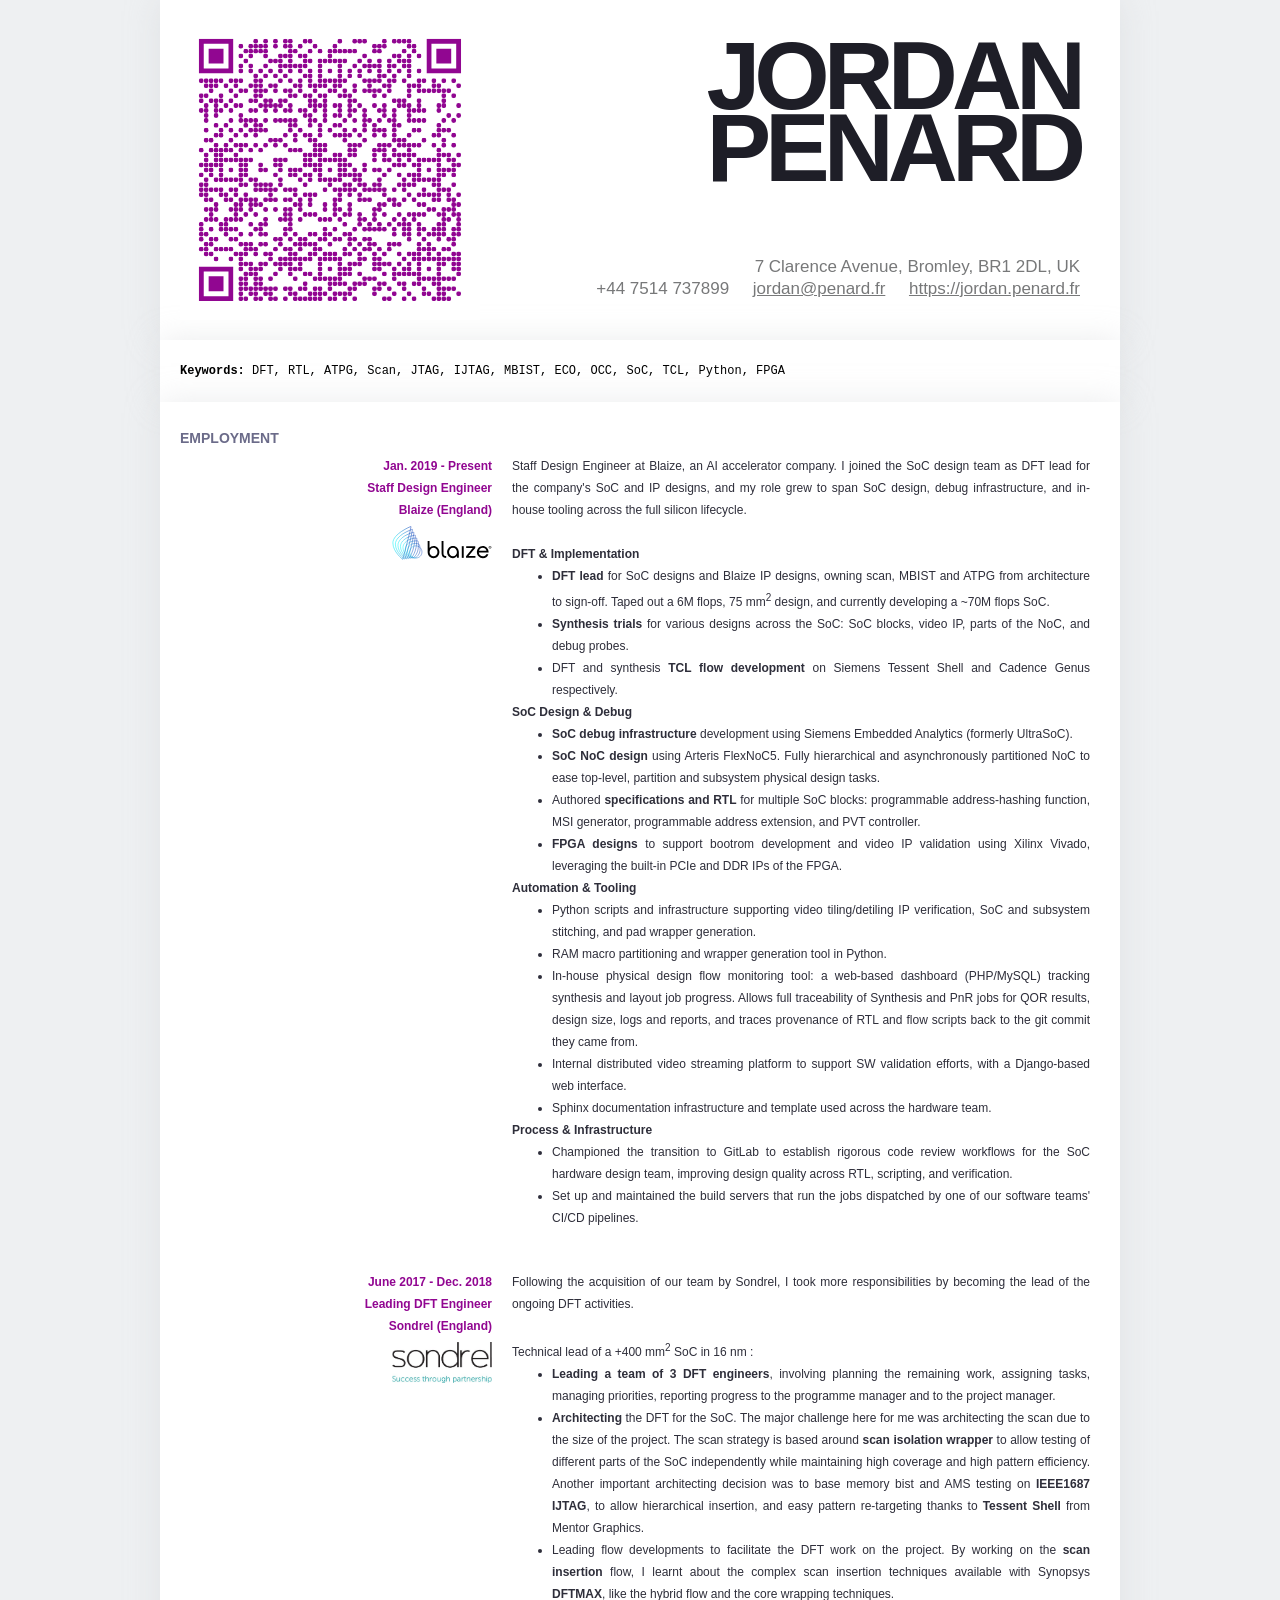
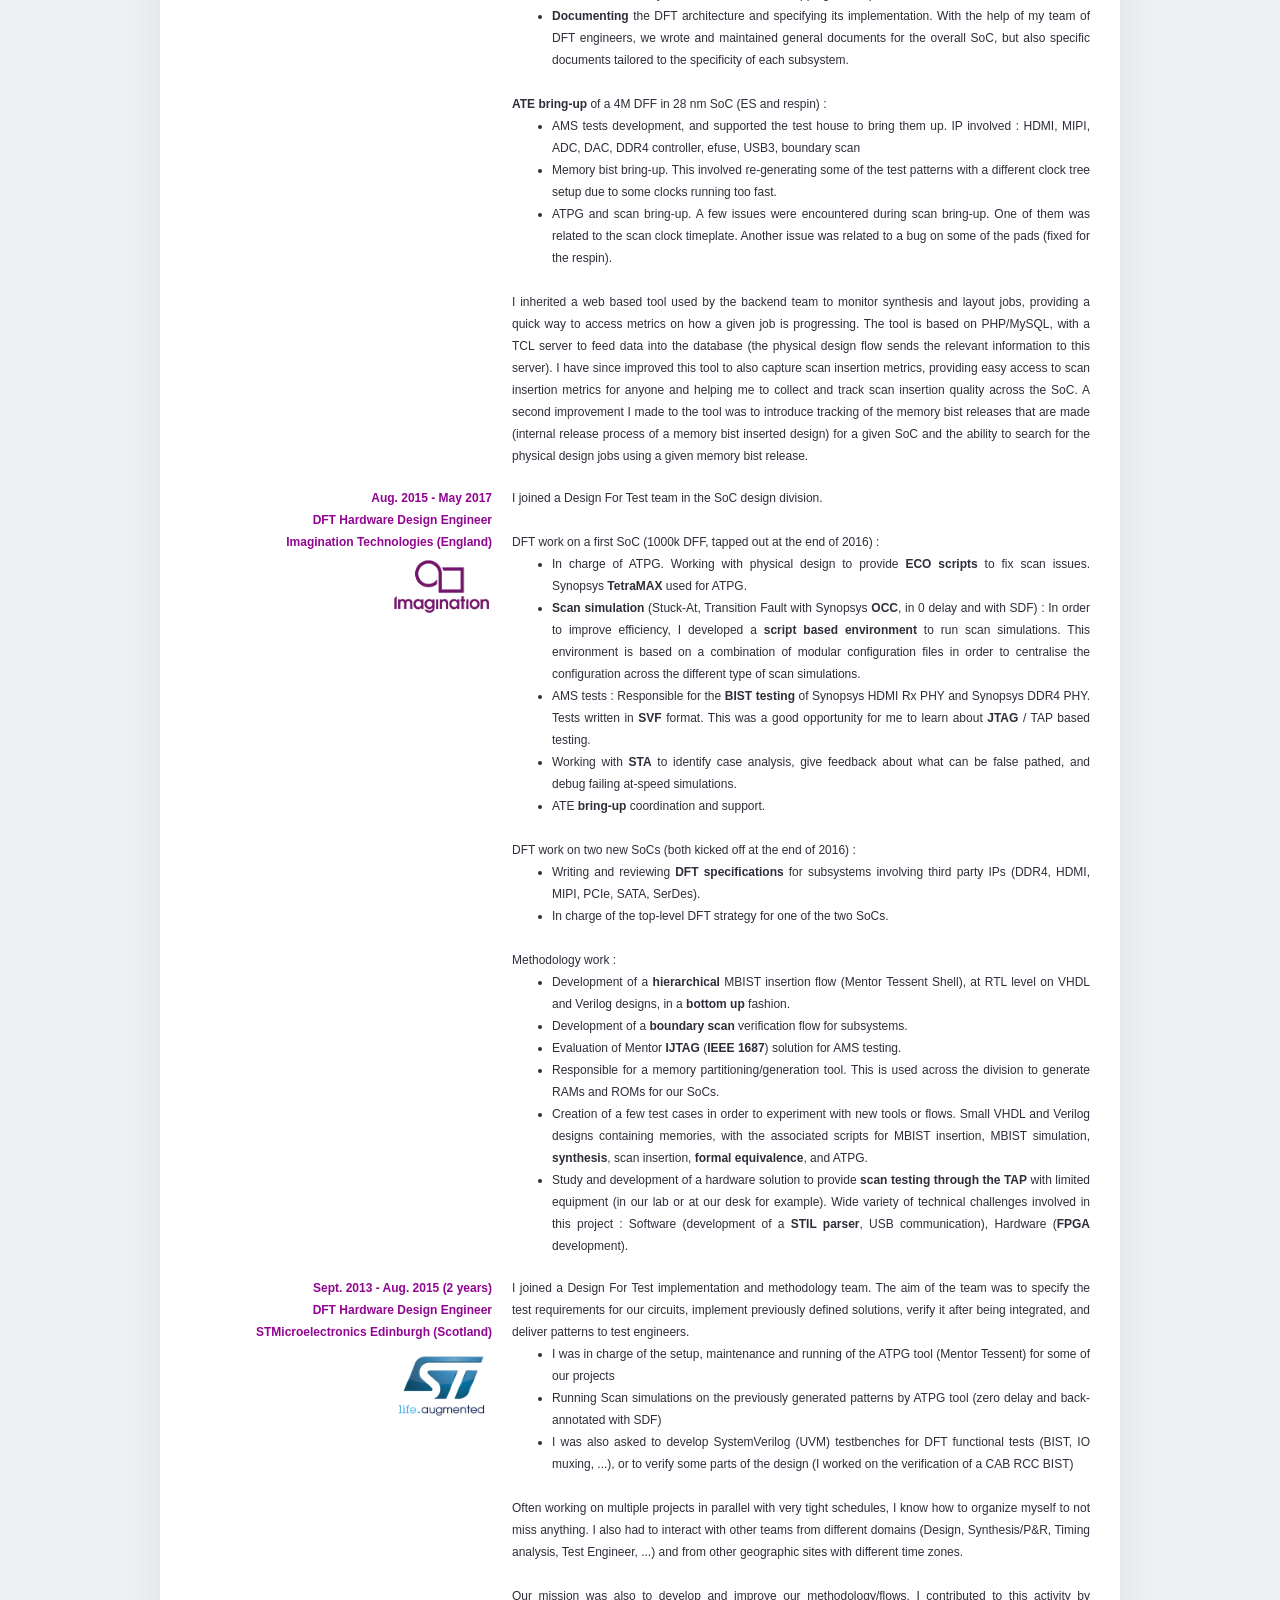
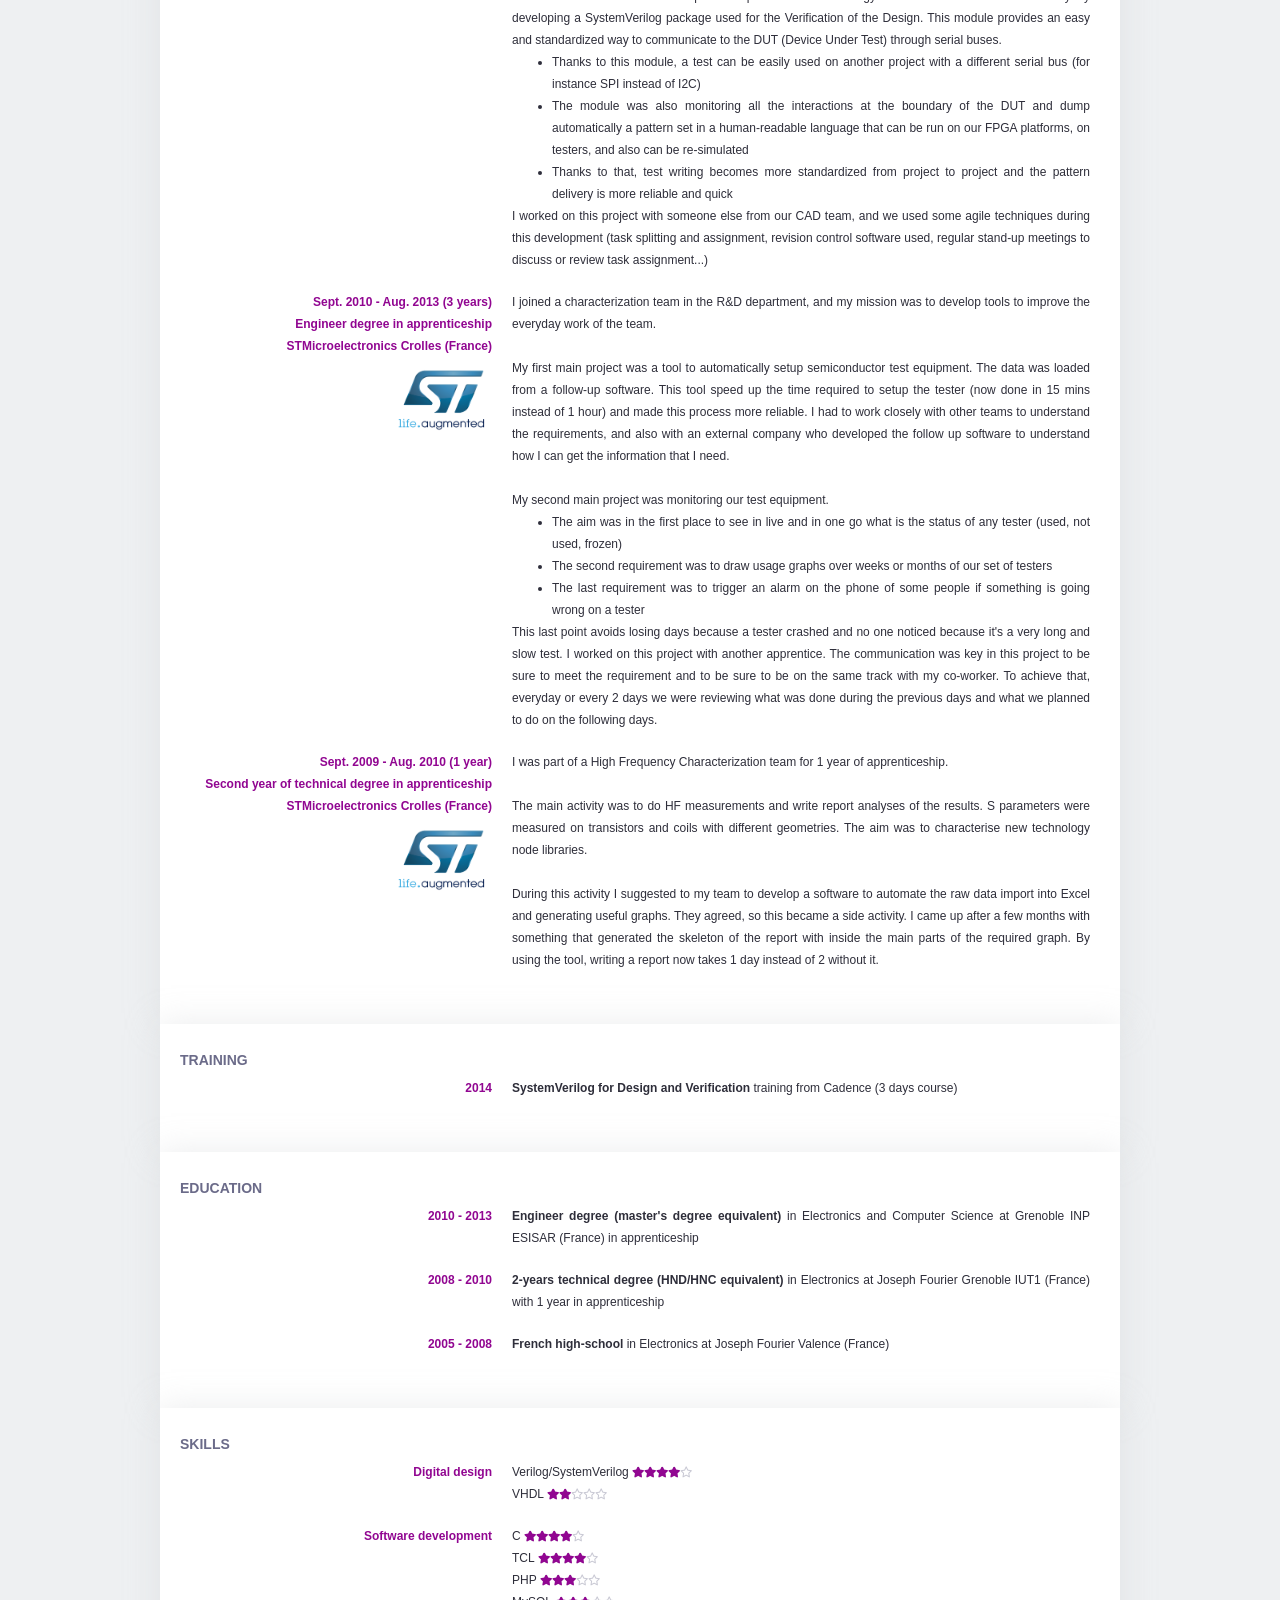
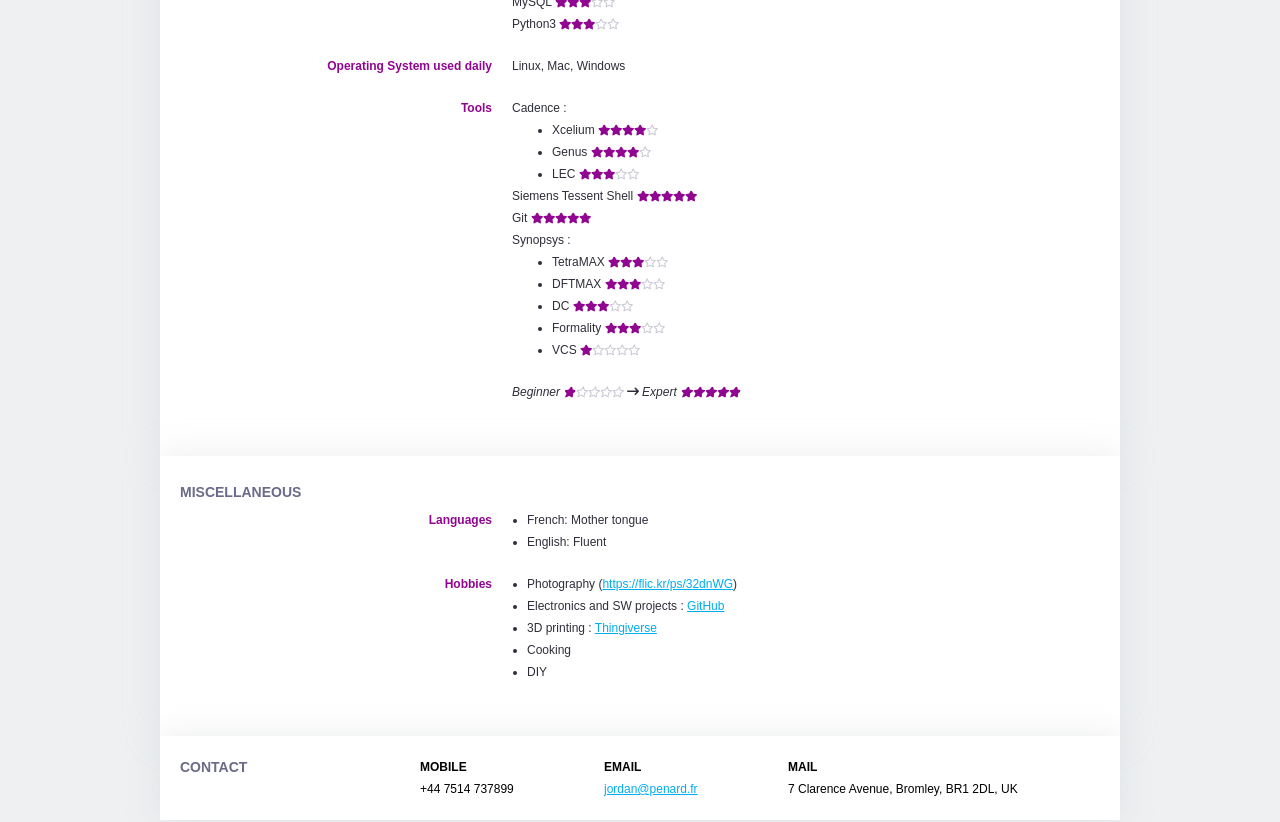
==== commit cdd8c159: "September 2026 updates" ====
--- a/index.htm
+++ b/index.htm
@@ -3,14 +3,15 @@
 <head>
 	<meta http-equiv="Content-Type" content="text/html; charset=UTF-8">
 	<title>Jordan Penard - CV</title>
-	<link rel="stylesheet" type="text/css" href="./layout.css">
-	<link rel="stylesheet" type="text/css" href="./style.css">
+	<link rel="stylesheet" type="text/css" href="./layout.css?v=1">
+	<link rel="stylesheet" type="text/css" href="./style.css?v=2">
+	<link rel="stylesheet" type="text/css" href="https://cdnjs.cloudflare.com/ajax/libs/font-awesome/6.5.2/css/all.min.css">
 </head>
 
 <body>
 	<div class="theme-row" id="header">
 		<div id="qrcode">
-			<img src="./qrcode.png">
+			<img src="./qrcode.svg?v=1">
 		</div>
 		<div id="header-content">
 			<div id="header-name">
@@ -18,13 +19,13 @@
 
 			<div id="header-details">
 				7 Clarence Avenue, Bromley, BR1 2DL, UK<br>
-				+447 514 737899 &nbsp; &nbsp; <a href="mailto:jordan@penard.fr">jordan@penard.fr</a> &nbsp; &nbsp; <a
-					href="http://jordan.penard.fr/">http://jordan.penard.fr</a> </div>
+				+44 7514 737899 &nbsp; &nbsp; <a href="mailto:jordan@penard.fr">jordan@penard.fr</a> &nbsp; &nbsp; <a
+					href="https://jordan.penard.fr/">https://jordan.penard.fr</a> </div>
 		</div>
 	</div>
 
 	<div class="theme-row" id="footer" style="font-family: monospace;">
-		<strong>Keywords:</strong> DFT, RTL, ATPG, Scan, JTAG, MBIST, ECO, OCC, SoC, TCL, Python
+		<strong>Keywords:</strong> DFT, RTL, ATPG, Scan, JTAG, IJTAG, MBIST, ECO, OCC, SoC, TCL, Python, FPGA
 	</div>
 
 	<div class="theme-row">
@@ -34,32 +35,43 @@
 			<div class="section-items">
 				<div class="item-title">
 					<div>
-						Jan. 2019 - Now <br>
+						Jan. 2019 - Present<br>
 						Staff Design Engineer<br>
 						Blaize (England)<br>
-						<img src="./blaize.svg" style="width: 100px;margin-top: 5px;">
-					</div>
-				</div>
-				<div class="item-content">
-					<div>
-						I joined the SoC design team at Blaize, a product company making AI accelerators. Here are the roles
-						and responsibilities I was in charge of:<br>
-						<br>
-						<ul>
-							<li><b>DFT lead</b> for SoC designs and Blaize IP designs.</li>
-							<li><b>SoC debug infrastructure</b> development using Siemens Embeded Analytics (previously known as Ultrasoc).</li>
-							<li><b>SoC NoC design</b> using Arteris FlexNoC.</li>
-							<li><b>FPGA designs</b> to support bootrom development and video IPs validation.</li>
-							<li>Writing of <b>Spec and RTL</b> for a couple of small SoC IPs (programmable Address Hashing function, MSI generator, programmable address extension). </li>
-							<li>Scripts and infrastructure in Python to support video tiling/detiling IP verification activities.</li>
-							<li>DFT and Synthesis TCL <b>flow developments</b> on top of Siement Tessent Shell and Cadence Genus respectively.</li>
-							<li>Creation of an in-house physical design flow monitoring tool. Web based tool using PHP and MySQL.</li>
-							<li>Creation of a RAM macro partitioning and wrapper generation tool using Python.</li>
-							<li>Setup of Sphinx documentation infrastructure and template.</li>
-							<li>A bit of DevOps when needed to support one of our SW dev team's CI/CD needs.</li>
-							<li>Creation of an internal distributed video streaming platform to support our SW validation efforts. 
-								Web based interface coded in Python using Django.</li>
-						</ul><br>
+						<img src="./blaize.svg?v=1" style="width: 100px;margin-top: 5px;">
+					</div>
+				</div>
+				<div class="item-content">
+					<div>
+						Staff Design Engineer at Blaize, an AI accelerator company. I joined the SoC design team as DFT lead for the company's SoC and IP designs, and my role grew to span SoC design, debug infrastructure, and in-house tooling across the full silicon lifecycle.<br>
+						<br>
+						<b>DFT &amp; Implementation</b><br>
+						<ul>
+							<li><b>DFT lead</b> for SoC designs and Blaize IP designs, owning scan, MBIST and ATPG from architecture to sign-off. Taped out a 6M flops, 75 mm<sup>2</sup> design, and currently developing a ~70M flops SoC.</li>
+							<li><b>Synthesis trials</b> for various designs across the SoC: SoC blocks, video IP, parts of the NoC, and debug probes.</li>
+							<li>DFT and synthesis <b>TCL flow development</b> on Siemens Tessent Shell and Cadence Genus respectively.</li>
+						</ul>
+						<b>SoC Design &amp; Debug</b><br>
+						<ul>
+							<li><b>SoC debug infrastructure</b> development using Siemens Embedded Analytics (formerly UltraSoC).</li>
+							<li><b>SoC NoC design</b> using Arteris FlexNoC5. Fully hierarchical and asynchronously partitioned NoC to ease top-level, partition and subsystem physical design tasks.</li>
+							<li>Authored <b>specifications and RTL</b> for multiple SoC blocks: programmable address-hashing function, MSI generator, programmable address extension, and PVT controller.</li>
+							<li><b>FPGA designs</b> to support bootrom development and video IP validation using Xilinx Vivado, leveraging the built-in PCIe and DDR IPs of the FPGA.</li>
+						</ul>
+						<b>Automation &amp; Tooling</b><br>
+						<ul>
+							<li>Python scripts and infrastructure supporting video tiling/detiling IP verification, SoC and subsystem stitching, and pad wrapper generation.</li>
+							<li>RAM macro partitioning and wrapper generation tool in Python.</li>
+							<li>In-house physical design flow monitoring tool: a web-based dashboard (PHP/MySQL) tracking synthesis and layout job progress. Allows full traceability of Synthesis and PnR jobs for QOR results, design size, logs and reports, and traces provenance of RTL and flow scripts back to the git commit they came from.</li>
+							<li>Internal distributed video streaming platform to support SW validation efforts, with a Django-based web interface.</li>
+							<li>Sphinx documentation infrastructure and template used across the hardware team.</li>
+						</ul>
+						<b>Process &amp; Infrastructure</b><br>
+						<ul>
+							<li>Championed the transition to GitLab to establish rigorous code review workflows for the SoC hardware design team, improving design quality across RTL, scripting, and verification.</li>
+							<li>Set up and maintained the build servers that run the jobs dispatched by one of our software teams' CI/CD pipelines.</li>
+						</ul>
+						<br>
 					</div>
 				</div>
 			</div>
@@ -71,41 +83,41 @@
 						June 2017 - Dec. 2018<br>
 						Leading DFT Engineer<br>
 						Sondrel (England)<br>
-						<img src="./sondrel.jpg" style="width: 100px;margin-top: 5px;">
-					</div>
-				</div>
-				<div class="item-content">
-					<div>
-						Following the acquisition of our team by Sondrel, I took more responsibilities by becoming lead
+						<img src="./sondrel.jpg?v=1" style="width: 100px;margin-top: 5px;">
+					</div>
+				</div>
+				<div class="item-content">
+					<div>
+						Following the acquisition of our team by Sondrel, I took more responsibilities by becoming the lead
 						of the ongoing DFT activities.<br>
 						<br>
-						Technical lead of a +400 mm<sup>2</sup> SoC in 16nm :<br>
-						<ul>
-							<li><b>Leading 3 DFT engineer</b>, involving planning the remaining work, assigning tasks,
+						Technical lead of a +400 mm<sup>2</sup> SoC in 16 nm :<br>
+						<ul>
+							<li><b>Leading a team of 3 DFT engineers</b>, involving planning the remaining work, assigning tasks,
 								managing priorities, reporting progress to the programme manager and to the project
 								manager.</li>
 							<li><b>Architecting</b> the DFT for the SoC. The major challenge here for me was
 								architecting the scan due to the size of the project. The scan strategy is based around
 								<b>scan isolation wrapper</b> to allow testing of different parts of the SoC
-								independently while maintaining hight coverage and hight pattern efficiency. Another
+								independently while maintaining high coverage and high pattern efficiency. Another
 								important architecting decision was to base memory bist and AMS testing on <b>IEEE1687
 									IJTAG</b>, to allow hierarchical insertion, and easy pattern re-targeting thanks to
 								<b>Tessent Shell</b> from Mentor Graphics. </li>
 							<li>Leading flow developments to facilitate the DFT work on the project. By working on the
 								<b>scan insertion</b> flow, I learnt about the complex scan insertion techniques
-								available with Synopsys <b>DFTMAX</b>, like the hybride flow and the core wrapping
+								available with Synopsys <b>DFTMAX</b>, like the hybrid flow and the core wrapping
 								techniques. </li>
 							<li><b>Documenting</b> the DFT architecture and specifying its implementation. With the help
-								of my team of DFT engineers, we are writing and maintaining general documents for the
-								overall SoC, but also specific documents tailored to specificity of each subsystem.</li>
+								of my team of DFT engineers, we wrote and maintained general documents for the
+								overall SoC, but also specific documents tailored to the specificity of each subsystem.</li>
 						</ul><br>
-						<b>ATE bring-up</b> of a 4M DFF in 28nm SoC (ES and respin) :<br>
-						<ul>
-							<li>AMS tests development, and support the test house to bring them up. IP involved : HDMI,
+						<b>ATE bring-up</b> of a 4M DFF in 28 nm SoC (ES and respin) :<br>
+						<ul>
+							<li>AMS tests development, and supported the test house to bring them up. IP involved : HDMI,
 								MIPI, ADC, DAC, DDR4 controller, efuse, USB3, boundary scan</li>
 							<li>Memory bist bring-up. This involved re-generating some of the test patterns with a
 								different clock tree setup due to some clocks running too fast.</li>
-							<li>ATPG and scan bring-up. A few issues encountered during scan bring-up. One of them was
+							<li>ATPG and scan bring-up. A few issues were encountered during scan bring-up. One of them was
 								related to the scan clock timeplate. Another issue was related to a bug on some of the
 								pads (fixed for the respin). </li>
 						</ul><br>
@@ -113,7 +125,7 @@
 						providing a quick way to access metrics on how a given job is progressing. The tool is based on
 						PHP/MySQL, with a TCL server to feed data into the database (the physical design flow sends the
 						relevant information to this server). I have since improved this tool to also capture scan
-						insertion metrics, allowing easy access to scan insertion metrics to anyone but also helping me
+						insertion metrics, providing easy access to scan insertion metrics for anyone and helping me
 						to collect and track scan insertion quality across the SoC. A second improvement I made to the
 						tool was to introduce tracking of the memory bist releases that are made (internal release
 						process of a memory bist inserted design) for a given SoC and the ability to search for the
@@ -130,14 +142,14 @@
 						Aug. 2015 - May 2017<br>
 						DFT Hardware Design Engineer<br>
 						Imagination Technologies (England)<br>
-						<img src="./imgtec.gif" style="width: 100px;margin-top: 5px;">
+						<img src="./imgtec.gif?v=1" style="width: 100px;margin-top: 5px;">
 					</div>
 				</div>
 				<div class="item-content">
 					<div>
 						I joined a Design For Test team in the SoC design division. <br>
 						<br>
-						DFT work on a first SoC (1000k DFF, tapped out end of 2016) :
+						DFT work on a first SoC (1000k DFF, tapped out at the end of 2016) :
 						<ul>
 							<li>In charge of ATPG. Working with physical design to provide <b>ECO scripts</b> to fix
 								scan issues. Synopsys <b>TetraMAX</b> used for ATPG.</li>
@@ -151,30 +163,30 @@
 								learn about <b>JTAG</b> / TAP based testing.</li>
 							<li>Working with <b>STA</b> to identify case analysis, give feedback about what can be false
 								pathed, and debug failing at-speed simulations.</li>
-							<li>ATE <b>bring-up</b> coordination and support</li>
-						</ul>
-						<br>
-						DFT work on 2 new SoC (both kickoff end of 2016) :
+							<li>ATE <b>bring-up</b> coordination and support.</li>
+						</ul>
+						<br>
+						DFT work on two new SoCs (both kicked off at the end of 2016) :
 						<ul>
 							<li>Writing and reviewing <b>DFT specifications</b> for subsystems involving third party IPs
 								(DDR4, HDMI, MIPI, PCIe, SATA, SerDes).</li>
-							<li>In charge of the top level DFT strategy for one of the 2 SoC.</li>
+							<li>In charge of the top-level DFT strategy for one of the two SoCs.</li>
 						</ul>
 						<br>
 						Methodology work :
 						<ul>
 							<li>Development of a <b>hierarchical</b> MBIST insertion flow (Mentor Tessent Shell), at RTL
-								level on VHDL and Verilog design, in a <b>bottom up</b> fashion.</li>
+								level on VHDL and Verilog designs, in a <b>bottom up</b> fashion.</li>
 							<li>Development of a <b>boundary scan</b> verification flow for subsystems.</li>
 							<li>Evaluation of Mentor <b>IJTAG</b> (<b>IEEE 1687</b>) solution for AMS testing.</li>
-							<li>Responsible of a memory partitioning/generation tool. This is used across the division
+							<li>Responsible for a memory partitioning/generation tool. This is used across the division
 								to generate RAMs and ROMs for our SoCs.</li>
-							<li>Creation of a few test cases in order to experiment new tools or flows. Small VHDL and
+							<li>Creation of a few test cases in order to experiment with new tools or flows. Small VHDL and
 								Verilog designs containing memories, with the associated scripts for MBIST insertion,
 								MBIST simulation, <b>synthesis</b>, scan insertion, <b>formal equivalence</b>, and ATPG.
 							</li>
 							<li>Study and development of a hardware solution to provide <b>scan testing through the
-									TAP</b> with limited equipments (in our lab or at our desk for example). Wide
+									TAP</b> with limited equipment (in our lab or at our desk for example). Wide
 								variety of technical challenges involved in this project : Software (development of a
 								<b>STIL parser</b>, USB communication), Hardware (<b>FPGA</b> development).</li>
 						</ul>
@@ -187,44 +199,44 @@
 						Sept. 2013 - Aug. 2015 (2 years)<br>
 						DFT Hardware Design Engineer<br>
 						STMicroelectronics Edinburgh (Scotland)<br>
-						<img src="./st.png" style="width: 100px;margin-top: 5px;">
-					</div>
-				</div>
-				<div class="item-content">
-					<div>
-						I joined a Design For Test implementation and methodology team. The aim of the team was to Spec
+						<img src="./st.png?v=1" style="width: 100px;margin-top: 5px;">
+					</div>
+				</div>
+				<div class="item-content">
+					<div>
+						I joined a Design For Test implementation and methodology team. The aim of the team was to specify
 						the test requirements for our circuits, implement previously defined solutions, verify it after
-						been integrated, and deliver patterns to test engineers.
-						<ul>
-							<li>I was in charge of the setup, maintaining and run ATPG tool (Mentor Tessent) for some of
+						being integrated, and deliver patterns to test engineers.
+						<ul>
+							<li>I was in charge of the setup, maintenance and running of the ATPG tool (Mentor Tessent) for some of
 								our projects</li>
 							<li>Running Scan simulations on the previously generated patterns by ATPG tool (zero delay
 								and back-annotated with SDF)</li>
-							<li>I was also asked to develop SystemVerilog (UVM) testbench for DFT functional tests
+							<li>I was also asked to develop SystemVerilog (UVM) testbenches for DFT functional tests
 								(BIST, IO muxing, ...), or to verify some parts of the design (I worked on the
 								verification of a CAB RCC BIST)</li>
 						</ul>
 						<br>
 						Often working on multiple projects in parallel with very tight schedules, I know how to organize
-						myself to not miss anything. I had also to interact with other team from different domains
+						myself to not miss anything. I also had to interact with other teams from different domains
 						(Design, Synthesis/P&amp;R, Timing analysis, Test Engineer, ...) and from other geographic sites
-						with different time zone.<br><br>
+						with different time zones.<br><br>
 						Our mission was also to develop and improve our methodology/flows. I contributed to this
 						activity by developing a SystemVerilog package used for the Verification of the Design. This
-						module provide an easy and standardized way to communicate to the DUT (Device Under Test)
+						module provides an easy and standardized way to communicate to the DUT (Device Under Test)
 						through serial buses.
 						<ul>
-							<li>Thanks to this module, a test can be easily used on an other project with a different
+							<li>Thanks to this module, a test can be easily used on another project with a different
 								serial bus (for instance SPI instead of I2C)</li>
 							<li>The module was also monitoring all the interactions at the boundary of the DUT and dump
-								automatically a pattern set in an human readable language that can be run on our FPGA
-								platforms, on tester, and also can be re-simulated</li>
-							<li>Thanks to that, test writing become more standardized from project to project and the
+								automatically a pattern set in a human-readable language that can be run on our FPGA
+								platforms, on testers, and also can be re-simulated</li>
+							<li>Thanks to that, test writing becomes more standardized from project to project and the
 								pattern delivery is more reliable and quick</li>
 						</ul>
-						I worked on this project with someone else from our CAD team, and we used some agile technics
-						during this development (tasks splitting and assignment, revision control software used, regular
-						stand-up meeting to discuss or review tasks assignment...)
+						I worked on this project with someone else from our CAD team, and we used some agile techniques
+						during this development (task splitting and assignment, revision control software used, regular
+						stand-up meetings to discuss or review task assignment...)
 					</div>
 				</div>
 			</div>
@@ -234,29 +246,29 @@
 						Sept. 2010 - Aug. 2013 (3 years)<br>
 						Engineer degree in apprenticeship<br>
 						STMicroelectronics Crolles (France)<br>
-						<img src="./st.png" style="width: 100px;margin-top: 5px;">
-					</div>
-				</div>
-				<div class="item-content">
-					<div>
-						I join a characterization team in the R&amp;D department, and my mission was to develop tools to
+						<img src="./st.png?v=1" style="width: 100px;margin-top: 5px;">
+					</div>
+				</div>
+				<div class="item-content">
+					<div>
+						I joined a characterization team in the R&amp;D department, and my mission was to develop tools to
 						improve the everyday work of the team.<br><br>
-						My first main project was a tool to automatically setup semi-conductor test equipment. The data
+						My first main project was a tool to automatically setup semiconductor test equipment. The data
 						was loaded from a follow-up software. This tool speed up the time required to setup the tester
-						(now done in 15mins instead of 1h) and made this process more reliable. I had to work closely
-						with other team to understand the requirements, and also with an external company who developed
+						(now done in 15 mins instead of 1 hour) and made this process more reliable. I had to work closely
+						with other teams to understand the requirements, and also with an external company who developed
 						the follow up software to understand how I can get the information that I need.<br><br>
-						My second main project was a monitoring of our tests equipment.
+						My second main project was monitoring our test equipment.
 						<ul>
 							<li>The aim was in the first place to see in live and in one go what is the status of any
 								tester (used, not used, frozen)</li>
-							<li>The second requirement was to draw usage graph over weeks or month of our set of testers
+							<li>The second requirement was to draw usage graphs over weeks or months of our set of testers
 							</li>
 							<li>The last requirement was to trigger an alarm on the phone of some people if something is
 								going wrong on a tester</li>
 						</ul>
-						This last point avoid loosing days because a tester crashed and no one noticed because it's a
-						very long and slow test. I worked on this project with an other apprentice. The communication
+						This last point avoids losing days because a tester crashed and no one noticed because it's a
+						very long and slow test. I worked on this project with another apprentice. The communication
 						was key in this project to be sure to meet the requirement and to be sure to be on the same
 						track with my co-worker. To achieve that, everyday or every 2 days we were reviewing what was
 						done during the previous days and what we planned to do on the following days.
@@ -270,19 +282,19 @@
 						Second year of technical degree
 						in apprenticeship<br>
 						STMicroelectronics Crolles (France)<br>
-						<img src="./st.png" style="width: 100px;margin-top: 5px;">
+						<img src="./st.png?v=1" style="width: 100px;margin-top: 5px;">
 					</div>
 				</div>
 				<div class="item-content">
 					<div>
 						I was part of a High Frequency Characterization team for 1 year of apprenticeship.<br><br>
-						The main activity was to do HF measurement and write report analyses of the results. S parameter
-						were measured on transistor or self with different geometry. The aim was to characterise new
+						The main activity was to do HF measurements and write report analyses of the results. S parameters
+						were measured on transistors and coils with different geometries. The aim was to characterise new
 						technology node libraries.<br><br>
 						During this activity I suggested to my team to develop a software to automate the raw data
-						import to Excel and generating useful graphs. They agreed, so this became a side activity. I
-						came up after some month to something who generated the skeleton of the report with inside the
-						main parts of the required graph. By using the tool, writing a report now take 1 day instead of
+						import into Excel and generating useful graphs. They agreed, so this became a side activity. I
+						came up after a few months with something that generated the skeleton of the report with inside the
+						main parts of the required graph. By using the tool, writing a report now takes 1 day instead of
 						2 without it. </div>
 				</div>
 			</div>
@@ -328,7 +340,7 @@
 				</div>
 				<div class="item-content">
 					<div>
-						<b>2-years technical degree (HND/HNC equivalent)</b> in Electronics at Josephe Fourier Grenoble
+						<b>2-years technical degree (HND/HNC equivalent)</b> in Electronics at Joseph Fourier Grenoble
 						IUT1 (France) with 1 year in apprenticeship
 					</div>
 				</div>
@@ -357,17 +369,24 @@
 				</div>
 				<div class="item-content">
 					<div>
-						Verilog/SystemVerilog(++++), VHDL(++) </div>
-				</div>
-			</div>
-			<div class="section-items">
-				<div class="item-title">
-					<div>
-						Software developpment </div>
-				</div>
-				<div class="item-content">
-					<div>
-						C(++++), TCL(++++), PHP(+++), MySQL(+++), Python3(+++) </div>
+						Verilog/SystemVerilog <span class="stars" title="4/5" style="--stars:80%"></span></br>
+						VHDL <span class="stars" title="2/5" style="--stars:40%"></span>
+					</div>
+				</div>
+			</div>
+			<div class="section-items">
+				<div class="item-title">
+					<div>
+						Software development </div>
+				</div>
+				<div class="item-content">
+					<div>
+						C <span class="stars" title="4/5" style="--stars:80%"></span></br>
+						TCL <span class="stars" title="4/5" style="--stars:80%"></span></br>
+						PHP <span class="stars" title="3/5" style="--stars:60%"></span></br>
+						MySQL <span class="stars" title="3/5" style="--stars:60%"></span></br>
+						Python3 <span class="stars" title="3/5" style="--stars:60%"></span>
+					</div>
 				</div>
 			</div>
 			<div class="section-items">
@@ -389,19 +408,19 @@
 					<div>
 						Cadence :
 						<ul>
-							<li>Xcelium (++++)</li>
-							<li>Genus (++++)</li>
-							<li>LEC (+++)</li>
-						</ul>
-						Siemens Tessent Shell (+++++)<br>
-						Git (+++++)<br>
+							<li>Xcelium <span class="stars" title="4/5" style="--stars:80%"></span></li>
+							<li>Genus <span class="stars" title="4/5" style="--stars:80%"></span></li>
+							<li>LEC <span class="stars" title="3/5" style="--stars:60%"></span></li>
+						</ul>
+						Siemens Tessent Shell <span class="stars" title="5/5" style="--stars:100%"></span><br>
+						Git <span class="stars" title="5/5" style="--stars:100%"></span><br>
 						Synopsys :
 						<ul>
-							<li>TetraMAX (+++)</li>
-							<li>DFTMAX (+++)</li>
-							<li>DC (+++)</li>
-							<li>Formality (+++)</li>
-							<li>VCS (+)</li>
+							<li>TetraMAX <span class="stars" title="3/5" style="--stars:60%"></span></li>
+							<li>DFTMAX <span class="stars" title="3/5" style="--stars:60%"></span></li>
+							<li>DC <span class="stars" title="3/5" style="--stars:60%"></span></li>
+							<li>Formality <span class="stars" title="3/5" style="--stars:60%"></span></li>
+							<li>VCS <span class="stars" title="1/5" style="--stars:20%"></span></li>
 						</ul>
 					</div>
 				</div>
@@ -413,7 +432,7 @@
 				</div>
 				<div class="item-content">
 					<div>
-						<i>Beginner(+) → Expert(+++++)</i>
+						<i>Beginner <span class="stars" title="1/5" style="--stars:20%"></span> <i class="fa-solid fa-arrow-right-long"></i> Expert <span class="stars" title="5/5" style="--stars:100%"></span></i>
 					</div>
 				</div>
 			</div>
@@ -440,18 +459,17 @@
 			<div class="section-items">
 				<div class="item-title">
 					<div>
-						Hobby </div>
+						Hobbies </div>
 				</div>
 				<div class="item-content">
 					<div>
 						<ul style="padding-left: 15px;">
 							<li>Photography (<a href="https://flic.kr/ps/32dnWG"
 									target="_blank">https://flic.kr/ps/32dnWG</a>)</li>
-							</li>
-							<li>Electronics and SW projects : <a href="https://github.com/jordanpenard"
-										target="_blank">github</a></li>
+							<li>Electronics and SW projects : <a href="https://github.com/jordanpenard?tab=repositories"
+										target="_blank">GitHub</a></li>
 							<li>3D printing : <a href="https://www.thingiverse.com/Xantra38/designs"
-										target="_blank">thingiverse</a></li>
+										target="_blank">Thingiverse</a></li>
 							<li>Cooking</li>
 							<li>DIY</li>
 						</ul>
@@ -467,7 +485,7 @@
 		<div id="contact-tel" class="contact-details">
 			<div>
 				<strong>MOBILE</strong><br>
-				+447 514 737899
+				+44 7514 737899
 			</div>
 		</div>
 		<div id="contact-email" class="contact-details">
--- a/layout.css
+++ b/layout.css
@@ -70,6 +70,7 @@
 
 #header-content, #qrcode {
 	float: left;
+	width: 300px;
 }
 
 #header-content {
--- a/style.css
+++ b/style.css
@@ -49,3 +49,28 @@
 	margin: 0px;
 }
 
+/* Skill rating stars (Font Awesome) */
+.stars {
+	position: relative;
+	display: inline-block;
+	font-family: "Font Awesome 6 Free";
+	font-size: 11px;
+	line-height: 1;
+	vertical-align: middle;
+	color: #c9c9d4;	/* empty stars */
+}
+.stars::before {
+	content: "\f005\f005\f005\f005\f005";
+}
+.stars::after {
+	content: "\f005\f005\f005\f005\f005";
+	font-weight: 900;
+	color: #910691;	/* filled stars - brand purple */
+	position: absolute;
+	top: 0;
+	left: 0;
+	width: var(--stars);
+	overflow: hidden;
+	white-space: nowrap;
+}
+
